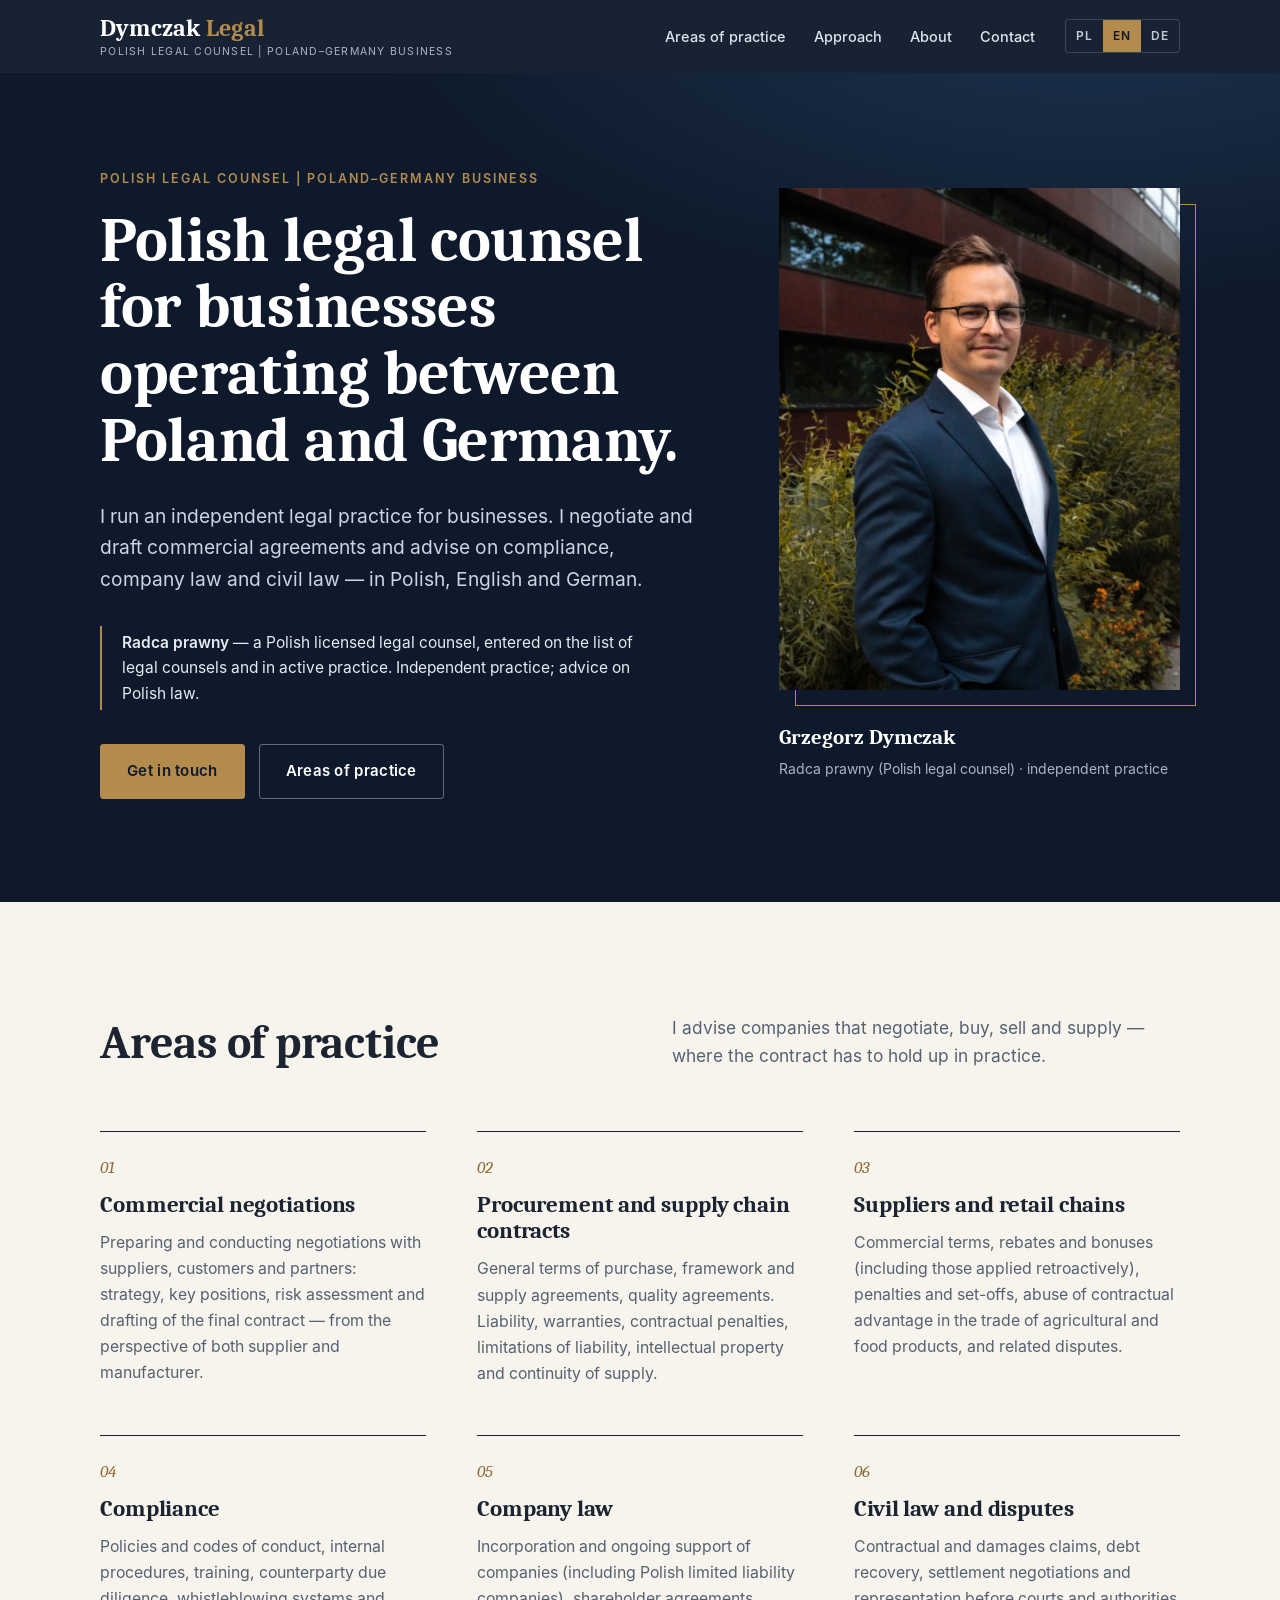
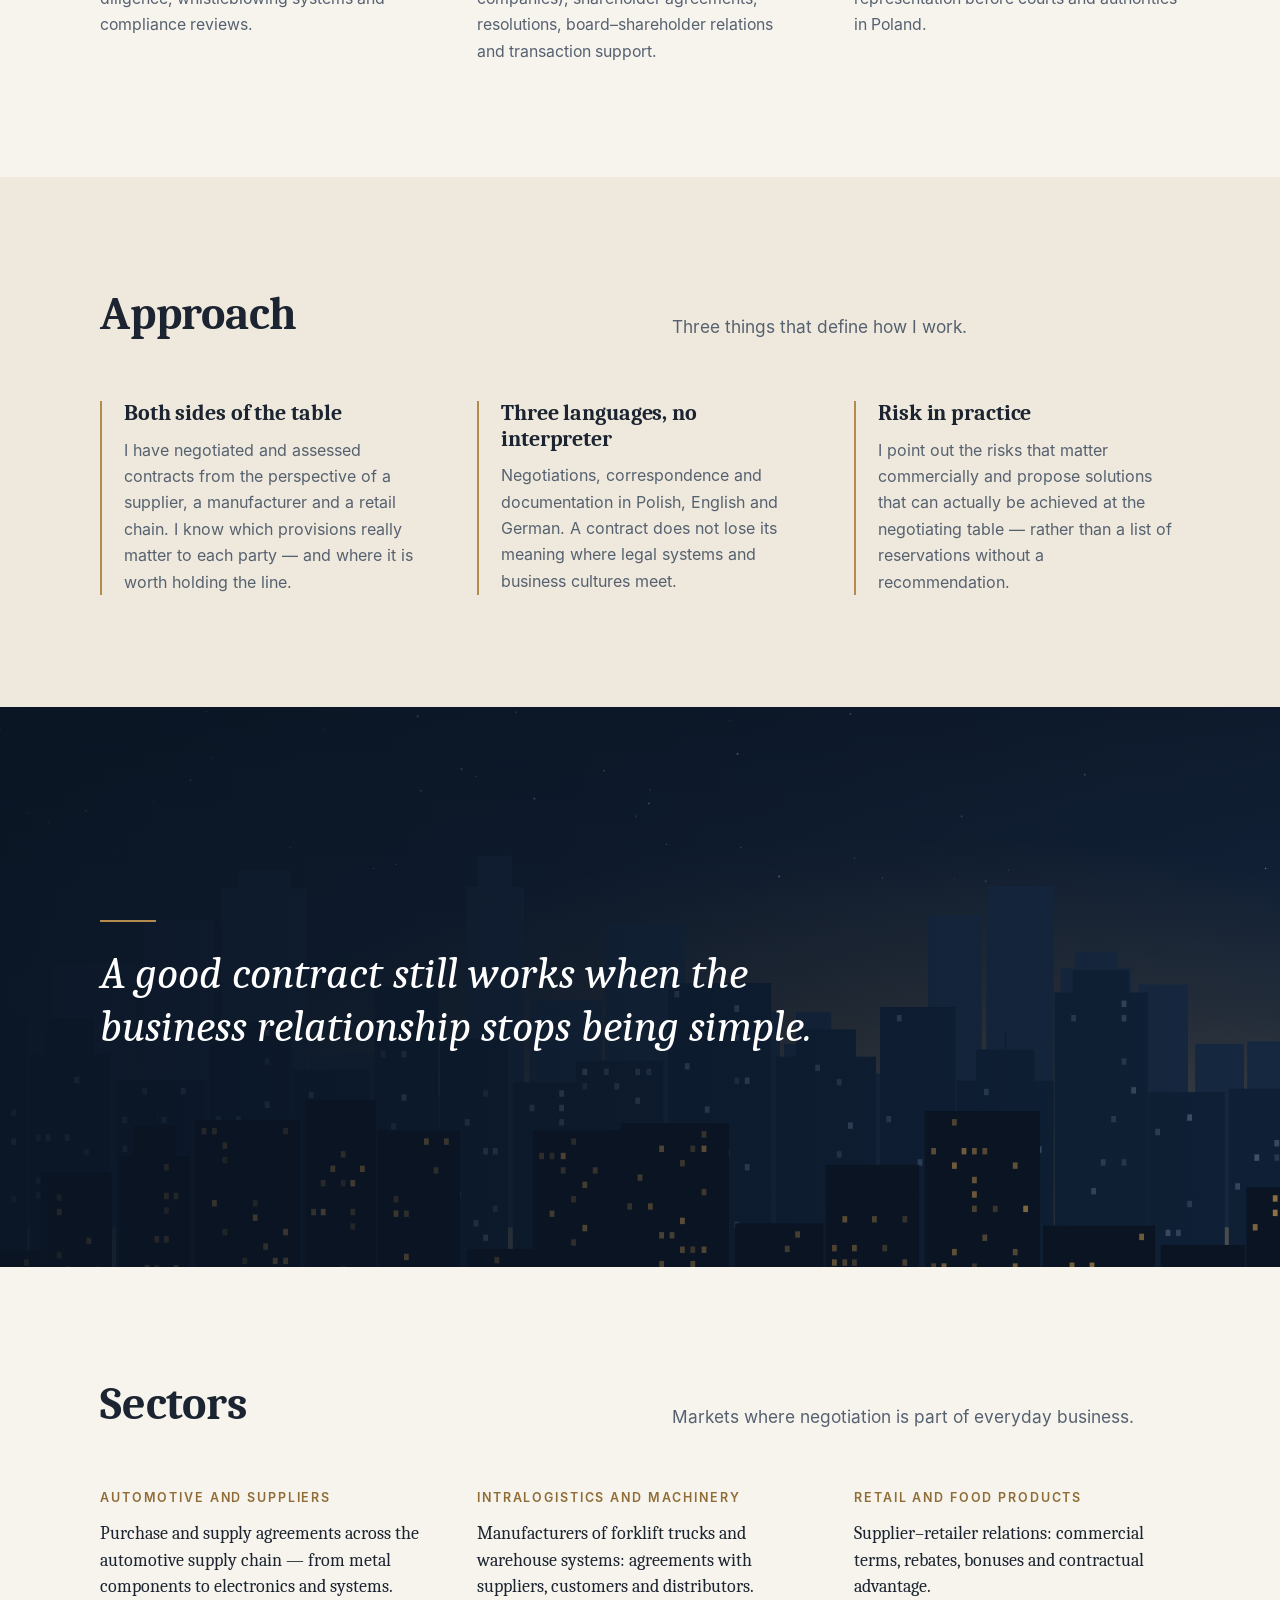
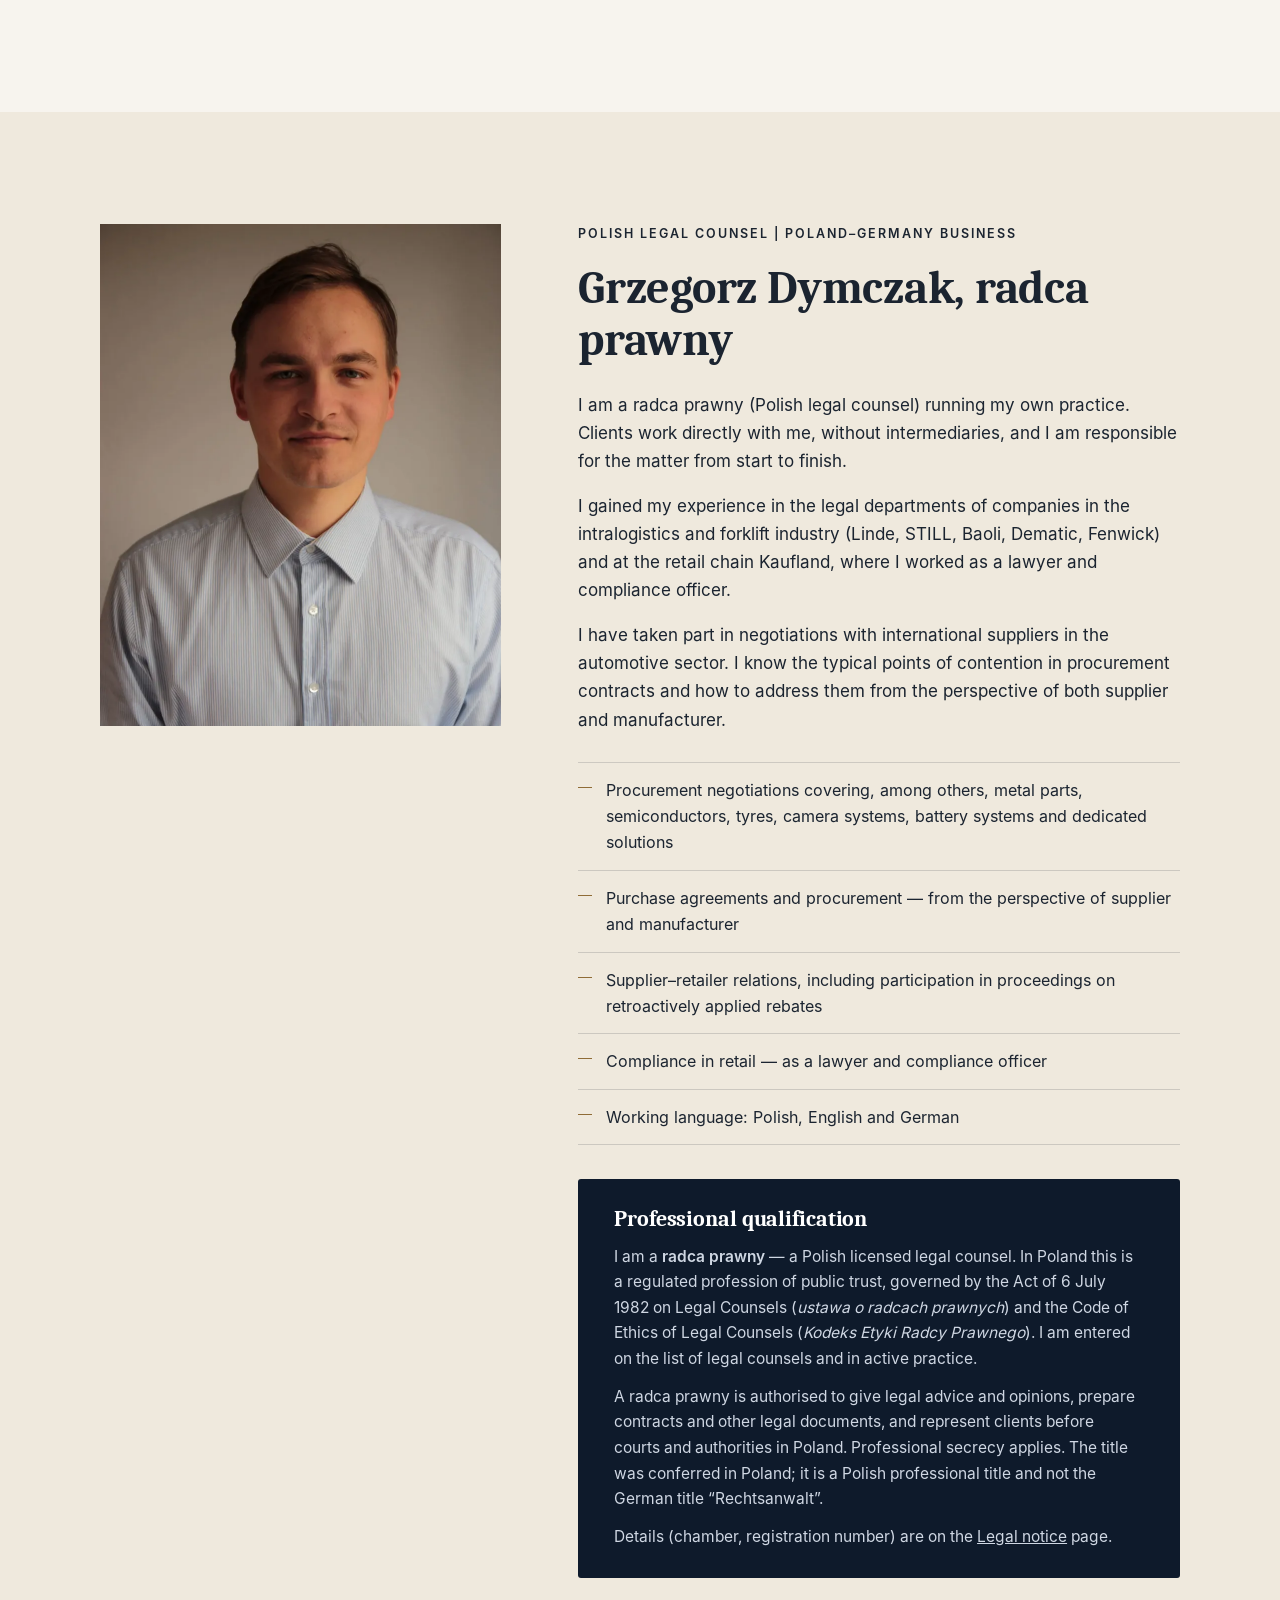
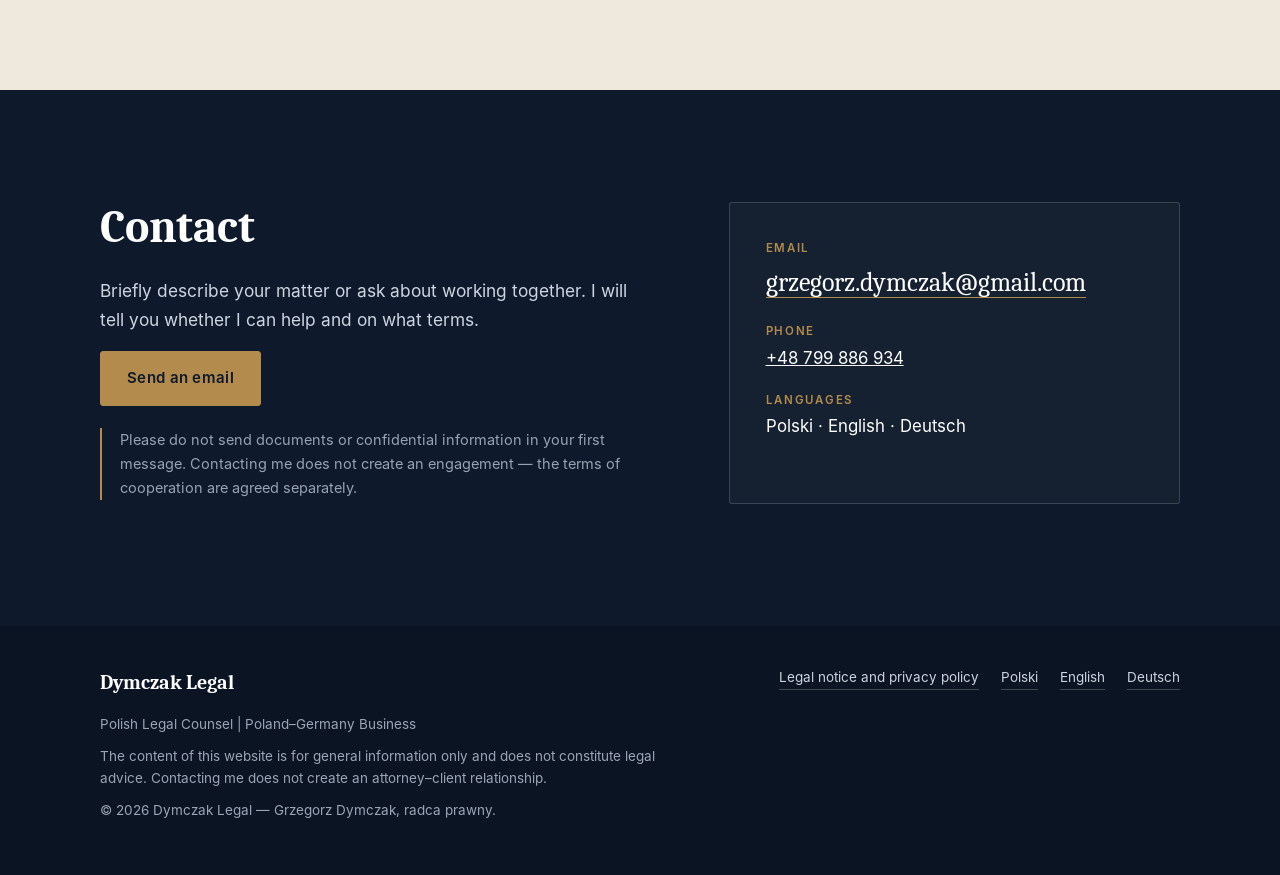
==== index.html @ 297b5762 "Add files via upload" ====
<!doctype html>
<html lang="en">
<head>
<meta charset="utf-8">
<meta name="viewport" content="width=device-width, initial-scale=1">
<title>Dymczak Legal — Polish Legal Counsel | Poland–Germany Business</title>
<meta name="description" content="Dymczak Legal — radca prawny / Polish legal counsel / polnischer Rechtsberater. PL · EN · DE.">
<link rel="canonical" href="https://dymczaklegal.com/">
<link rel="alternate" hreflang="pl" href="https://dymczaklegal.com/pl/">
<link rel="alternate" hreflang="en" href="https://dymczaklegal.com/en/">
<link rel="alternate" hreflang="de" href="https://dymczaklegal.com/de/">
<link rel="alternate" hreflang="x-default" href="https://dymczaklegal.com/">
<meta name="theme-color" content="#0e1a2b">
<link rel="icon" href="favicon.svg" type="image/svg+xml">
<link rel="stylesheet" href="assets/css/style.css">
<style>
 body{background:#0e1a2b;color:#fff;min-height:100vh;display:grid;place-items:center;text-align:center}
 .pick{padding:40px 20px}
 .pick h1{font-size:clamp(2.2rem,6vw,3.6rem);margin-bottom:6px}
 .pick h1 span{color:#b38b4d}
 .pick p{color:#aab5c4;letter-spacing:.12em;text-transform:uppercase;font-size:12.5px;margin-bottom:34px}
 .pick nav{display:flex;gap:14px;justify-content:center;flex-wrap:wrap}
</style>
</head>
<body>
<main class="pick">
 <h1>Dymczak <span>Legal</span></h1>
 <p>Polish Legal Counsel | Poland–Germany Business</p>
 <nav aria-label="Language">
  <a class="btn btn--primary" href="pl/" hreflang="pl" lang="pl">Polski</a>
  <a class="btn btn--ghost" href="en/" hreflang="en" lang="en">English</a>
  <a class="btn btn--ghost" href="de/" hreflang="de" lang="de">Deutsch</a>
 </nav>
</main>
<script>
 (function () {
  var l = ((navigator.languages && navigator.languages[0]) || navigator.language || 'en').toLowerCase();
  var t = l.indexOf('pl') === 0 ? 'pl/' : l.indexOf('de') === 0 ? 'de/' : 'en/';
  location.replace(t);
 })();
</script>
</body>
</html>
---- assets/css/style.css ----
/* Dymczak Legal — style.css
   Fonts are self-hosted (Inter, Caladea) — no external requests. */

@font-face { font-family: "Inter"; font-weight: 400; font-style: normal; font-display: swap; src: url("../fonts/inter-Regular.woff") format("woff"); }
@font-face { font-family: "Inter"; font-weight: 500; font-style: normal; font-display: swap; src: url("../fonts/inter-Medium.woff") format("woff"); }
@font-face { font-family: "Inter"; font-weight: 600; font-style: normal; font-display: swap; src: url("../fonts/inter-SemiBold.woff") format("woff"); }
@font-face { font-family: "Caladea"; font-weight: 400; font-style: normal; font-display: swap; src: url("../fonts/caladea-Regular.woff") format("woff"); }
@font-face { font-family: "Caladea"; font-weight: 700; font-style: normal; font-display: swap; src: url("../fonts/caladea-Bold.woff") format("woff"); }
@font-face { font-family: "Caladea"; font-weight: 400; font-style: italic; font-display: swap; src: url("../fonts/caladea-Italic.woff") format("woff"); }

:root {
  --navy: #0e1a2b;
  --navy-2: #15263c;
  --navy-3: #0a1422;
  --paper: #f7f4ee;
  --paper-2: #efe9dd;
  --ink: #1b2430;
  --muted: #566170;
  --brass: #b38b4d;
  --brass-dark: #8f6c36;
  --line: rgba(27, 36, 48, .16);
  --line-light: rgba(255, 255, 255, .16);
  --serif: "Caladea", Cambria, Georgia, "Times New Roman", serif;
  --sans: "Inter", system-ui, -apple-system, "Segoe UI", Roboto, Arial, sans-serif;
  --wrap: 1160px;
  --gutter: clamp(20px, 4vw, 40px);
}

*, *::before, *::after { box-sizing: border-box; }
html { scroll-behavior: smooth; scroll-padding-top: 84px; -webkit-text-size-adjust: 100%; }
body { margin: 0; font-family: var(--sans); font-size: 17px; line-height: 1.65; color: var(--ink); background: var(--paper); -webkit-font-smoothing: antialiased; }
img { max-width: 100%; height: auto; display: block; }
a { color: inherit; }
h1, h2, h3, h4 { font-family: var(--serif); font-weight: 700; line-height: 1.14; margin: 0 0 .5em; letter-spacing: -.005em; }
p { margin: 0 0 1em; }
ul { margin: 0; padding: 0; list-style: none; }

.wrap { width: 100%; max-width: var(--wrap); margin: 0 auto; padding-left: var(--gutter); padding-right: var(--gutter); }
.skip { position: absolute; left: -9999px; top: 8px; background: #fff; color: var(--navy); padding: 10px 16px; z-index: 100; border-radius: 3px; }
.skip:focus { left: 8px; }
:focus-visible { outline: 2px solid var(--brass); outline-offset: 3px; }
.eyebrow { font-family: var(--sans); font-size: 12.5px; font-weight: 600; letter-spacing: .16em; text-transform: uppercase; color: var(--brass); margin: 0 0 18px; }
.eyebrow--dark { color: var(--brass-dark); }

/* ---------- Header ---------- */
.site-header { position: sticky; top: 0; z-index: 50; background: rgba(14, 26, 43, .96); backdrop-filter: blur(8px); -webkit-backdrop-filter: blur(8px); color: #fff; border-bottom: 1px solid transparent; transition: border-color .2s, box-shadow .2s; }
.site-header.is-scrolled { border-bottom-color: var(--line-light); box-shadow: 0 6px 24px rgba(0, 0, 0, .18); }
.header-inner { display: flex; align-items: center; justify-content: space-between; gap: 24px; min-height: 72px; }
.brand { text-decoration: none; display: flex; flex-direction: column; line-height: 1.1; }
.brand__name { font-family: var(--serif); font-weight: 700; font-size: 24px; letter-spacing: .01em; }
.brand__name span { color: var(--brass); }
.brand__sub { font-size: 10.5px; letter-spacing: .12em; text-transform: uppercase; color: #aab5c4; margin-top: 5px; }
.nav { display: flex; align-items: center; gap: 30px; }
.nav__list { display: flex; gap: 28px; }
.nav__list a { text-decoration: none; font-size: 14.5px; font-weight: 500; color: #dfe5ee; padding: 6px 0; border-bottom: 1px solid transparent; }
.nav__list a:hover { color: #fff; border-bottom-color: var(--brass); }
.lang { display: flex; border: 1px solid var(--line-light); border-radius: 3px; overflow: hidden; }
.lang a { text-decoration: none; font-size: 12px; font-weight: 600; letter-spacing: .08em; padding: 6px 10px; color: #c3cbd8; }
.lang a:hover { color: #fff; background: rgba(255, 255, 255, .08); }
.lang a[aria-current="true"] { background: var(--brass); color: var(--navy); }
.menu-btn { display: none; background: none; border: 1px solid var(--line-light); color: #fff; border-radius: 3px; padding: 8px 12px; font: inherit; font-size: 13px; font-weight: 600; letter-spacing: .06em; cursor: pointer; }

/* ---------- Buttons ---------- */
.btn { display: inline-block; text-decoration: none; font-weight: 600; font-size: 15px; letter-spacing: .02em; padding: 14px 26px; border-radius: 3px; border: 1px solid var(--brass); transition: background .15s, color .15s, border-color .15s; }
.btn--primary { background: var(--brass); color: var(--navy); }
.btn--primary:hover { background: #c79d5c; border-color: #c79d5c; }
.btn--ghost { color: #fff; border-color: rgba(255, 255, 255, .35); }
.btn--ghost:hover { border-color: #fff; background: rgba(255, 255, 255, .06); }

/* ---------- Hero ---------- */
.hero { background: radial-gradient(1200px 520px at 85% -10%, #1d3350 0%, rgba(29, 51, 80, 0) 60%), var(--navy); color: #fff; padding: clamp(48px, 8vw, 96px) 0 clamp(56px, 8vw, 104px); overflow: hidden; }
.hero__grid { display: grid; grid-template-columns: 1.2fr .8fr; gap: clamp(32px, 6vw, 84px); align-items: center; }
.hero h1 { font-size: clamp(2.35rem, 4.9vw, 3.9rem); line-height: 1.07; margin-bottom: 26px; color: #fff; }
.hero__lead { font-size: clamp(1.05rem, 1.5vw, 1.22rem); color: #ccd5e1; max-width: 36em; }
.hero__cred { margin: 30px 0 34px; padding: 4px 0 4px 20px; border-left: 2px solid var(--brass); color: #e6ebf2; font-size: 15.5px; max-width: 36em; }
.hero__cta { display: flex; flex-wrap: wrap; gap: 14px; }
.portrait { position: relative; margin: 0; justify-self: end; width: 100%; max-width: 420px; }
.portrait__img { position: relative; }
.portrait__img::before { content: ""; position: absolute; inset: 0; border: 1px solid var(--brass); transform: translate(16px, 16px); z-index: 0; }
.portrait img { position: relative; z-index: 1; width: 100%; aspect-ratio: 4 / 5; object-fit: cover; object-position: 50% 18%; background: var(--navy-2); }
.portrait figcaption { position: relative; z-index: 1; margin-top: 30px; font-size: 14px; color: #aab5c4; }
.portrait figcaption strong { display: block; font-family: var(--serif); font-size: 21px; color: #fff; font-weight: 700; margin-bottom: 2px; }

/* ---------- Sections ---------- */
.section { padding: clamp(60px, 9vw, 112px) 0; }
.section--alt { background: var(--paper-2); }
.section__head { display: grid; grid-template-columns: 1fr 1fr; gap: clamp(20px, 5vw, 80px); align-items: end; margin-bottom: clamp(36px, 5vw, 60px); }
.section__head h2 { font-size: clamp(2rem, 3.6vw, 2.9rem); margin: 0; }
.section__head p { color: var(--muted); font-size: 1.08rem; margin: 0; }

.services { display: grid; grid-template-columns: repeat(3, 1fr); gap: 48px clamp(28px, 4vw, 56px); }
.service { border-top: 1px solid var(--ink); padding-top: 22px; }
.service__n { font-family: var(--serif); font-style: italic; color: var(--brass-dark); font-size: 17px; display: block; margin-bottom: 10px; }
.service h3 { font-size: 1.45rem; margin-bottom: 12px; }
.service p { color: var(--muted); font-size: 15.8px; margin: 0; }

.pillars { display: grid; grid-template-columns: repeat(3, 1fr); gap: clamp(24px, 4vw, 56px); }
.pillar { padding-left: 22px; border-left: 2px solid var(--brass); }
.pillar h3 { font-size: 1.4rem; margin-bottom: 10px; }
.pillar p { color: var(--muted); margin: 0; font-size: 16px; }

/* ---------- Photo band ---------- */
.band { position: relative; min-height: clamp(380px, 52vw, 560px); display: grid; align-items: center; color: #fff; overflow: hidden; background: var(--navy); }
.band__img { position: absolute; inset: 0; width: 100%; height: 100%; object-fit: cover; object-position: 50% 55%; }
.band::after { content: ""; position: absolute; inset: 0; background: linear-gradient(90deg, rgba(10, 20, 34, .78) 0%, rgba(10, 20, 34, .5) 45%, rgba(10, 20, 34, 0) 100%); }
.band .wrap { position: relative; z-index: 2; padding-top: 56px; padding-bottom: 56px; }
.band blockquote { margin: 0; max-width: 17em; font-family: var(--serif); font-style: italic; font-size: clamp(1.7rem, 3.4vw, 2.75rem); line-height: 1.22; }
.band blockquote::before { content: ""; display: block; width: 56px; height: 2px; background: var(--brass); margin-bottom: 26px; }

/* ---------- Industries ---------- */
.industries { display: grid; grid-template-columns: repeat(3, 1fr); gap: clamp(24px, 4vw, 56px); }
.industry h3 { font-family: var(--sans); font-size: 12.5px; letter-spacing: .15em; text-transform: uppercase; color: var(--brass-dark); margin-bottom: 14px; font-weight: 600; }
.industry p { font-size: 1.12rem; line-height: 1.5; color: var(--ink); margin: 0; font-family: var(--serif); }

/* ---------- About ---------- */
.about { display: grid; grid-template-columns: .8fr 1.2fr; gap: clamp(32px, 6vw, 88px); align-items: start; }
.about__photo { position: sticky; top: 100px; margin: 0; }
.about__photo img { width: 100%; aspect-ratio: 4 / 5; object-fit: cover; object-position: 50% 20%; }
.about h2 { font-size: clamp(2rem, 3.6vw, 2.9rem); }
.about p { color: var(--ink); }
.highlights { margin: 28px 0; border-top: 1px solid var(--line); }
.highlights li { padding: 14px 0 14px 28px; border-bottom: 1px solid var(--line); position: relative; font-size: 16px; }
.highlights li::before { content: ""; position: absolute; left: 0; top: 24px; width: 14px; height: 1px; background: var(--brass-dark); }
.quals { background: var(--navy); color: #e6ebf2; padding: 28px clamp(22px, 3vw, 36px); border-radius: 3px; margin-top: 34px; }
.quals h3 { font-size: 1.35rem; color: #fff; margin-bottom: 12px; }
.quals p { color: #cfd7e3; font-size: 15.5px; margin-bottom: .8em; }
.quals p:last-child { margin-bottom: 0; }

/* ---------- Contact ---------- */
.contact { background: var(--navy); color: #fff; }
.contact__grid { display: grid; grid-template-columns: 1.1fr .9fr; gap: clamp(32px, 6vw, 88px); align-items: start; }
.contact h2 { font-size: clamp(2rem, 3.6vw, 2.9rem); color: #fff; }
.contact__text { color: #ccd5e1; font-size: 1.08rem; }
.contact__note { color: #97a3b3; font-size: 14.5px; margin-top: 22px; padding-left: 18px; border-left: 2px solid var(--brass); }
.card { border: 1px solid var(--line-light); padding: clamp(24px, 3vw, 36px); background: rgba(255, 255, 255, .03); border-radius: 3px; }
.card dl { margin: 0 0 26px; }
.card dt { font-size: 11.5px; letter-spacing: .15em; text-transform: uppercase; color: var(--brass); font-weight: 600; margin-top: 18px; }
.card dt:first-child { margin-top: 0; }
.card dd { margin: 4px 0 0; font-size: 1.05rem; color: #fff; }
.card a.mail { font-family: var(--serif); font-size: clamp(1.25rem, 2.2vw, 1.6rem); text-decoration: none; border-bottom: 1px solid var(--brass); word-break: break-all; }
.card a.mail:hover { color: var(--brass); }

/* ---------- Footer ---------- */
.site-footer { background: var(--navy-3); color: #9aa6b6; font-size: 13.5px; padding: 40px 0 44px; }
.footer-grid { display: grid; grid-template-columns: 1.3fr 1fr; gap: 32px 60px; }
.footer-brand { font-family: var(--serif); font-size: 20px; font-weight: 700; color: #fff; margin: 0 0 8px; }
.site-footer p { margin: 0 0 .7em; max-width: 46em; }
.footer-links { display: flex; flex-wrap: wrap; gap: 8px 22px; align-content: start; justify-content: flex-end; }
.footer-links a { color: #cbd3de; text-decoration: none; border-bottom: 1px solid rgba(255, 255, 255, .22); }
.footer-links a:hover { color: #fff; border-bottom-color: var(--brass); }

/* ---------- Legal pages ---------- */
.page-head { background: var(--navy); color: #fff; padding: clamp(40px, 6vw, 72px) 0; }
.page-head h1 { font-size: clamp(2rem, 4vw, 3rem); margin: 0; color: #fff; }
.legal { padding: clamp(40px, 6vw, 72px) 0 clamp(60px, 8vw, 100px); }
.legal .wrap { max-width: 820px; }
.legal h2 { font-size: 1.6rem; margin-top: 2.2em; padding-top: 1.2em; border-top: 1px solid var(--line); }
.legal h2:first-of-type { margin-top: 0; border-top: 0; padding-top: 0; }
.legal h3 { font-size: 1.15rem; margin-top: 1.6em; }
.legal ul { list-style: disc; padding-left: 1.3em; margin-bottom: 1em; }
.legal li { margin-bottom: .35em; }
.legal dl { display: grid; grid-template-columns: 220px 1fr; gap: 8px 24px; margin: 0 0 1em; }
.legal dt { font-weight: 600; color: var(--muted); font-size: 15px; }
.legal dd { margin: 0; }
.legal a { color: var(--brass-dark); }
mark.todo { background: #ffe9a8; color: #5b4300; padding: 0 5px; border-radius: 2px; }

/* ---------- Responsive ---------- */
@media (max-width: 960px) {
  .hero__grid, .about, .contact__grid, .section__head, .footer-grid { grid-template-columns: 1fr; }
  .portrait { justify-self: start; max-width: 360px; }
  .about__photo { position: static; max-width: 380px; }
  .services, .pillars, .industries { grid-template-columns: 1fr 1fr; }
  .footer-links { justify-content: flex-start; }
  .section__head { align-items: start; }
}
@media (max-width: 860px) {
  .menu-btn { display: inline-block; }
  .nav { position: absolute; left: 0; right: 0; top: 100%; background: var(--navy); flex-direction: column; align-items: stretch; gap: 0; padding: 8px var(--gutter) 22px; border-top: 1px solid var(--line-light); display: none; box-shadow: 0 18px 30px rgba(0, 0, 0, .3); }
  .nav.is-open { display: flex; }
  .nav__list { flex-direction: column; gap: 0; }
  .nav__list a { display: block; padding: 14px 0; border-bottom: 1px solid var(--line-light); font-size: 16px; }
  .lang { align-self: flex-start; margin-top: 18px; }
  .lang a { padding: 9px 14px; }
}
@media (max-width: 620px) {
  body { font-size: 16.5px; }
  .services, .pillars, .industries { grid-template-columns: 1fr; }
  .legal dl { grid-template-columns: 1fr; gap: 2px; }
  .legal dt { margin-top: 12px; }
  .portrait__img::before { transform: translate(10px, 10px); }
  .brand__sub { font-size: 9.5px; letter-spacing: .09em; }
}
@media (prefers-reduced-motion: reduce) { html { scroll-behavior: auto; } * { transition: none !important; } }
@media print { .site-header, .band, .menu-btn { display: none; } body { background: #fff; } }
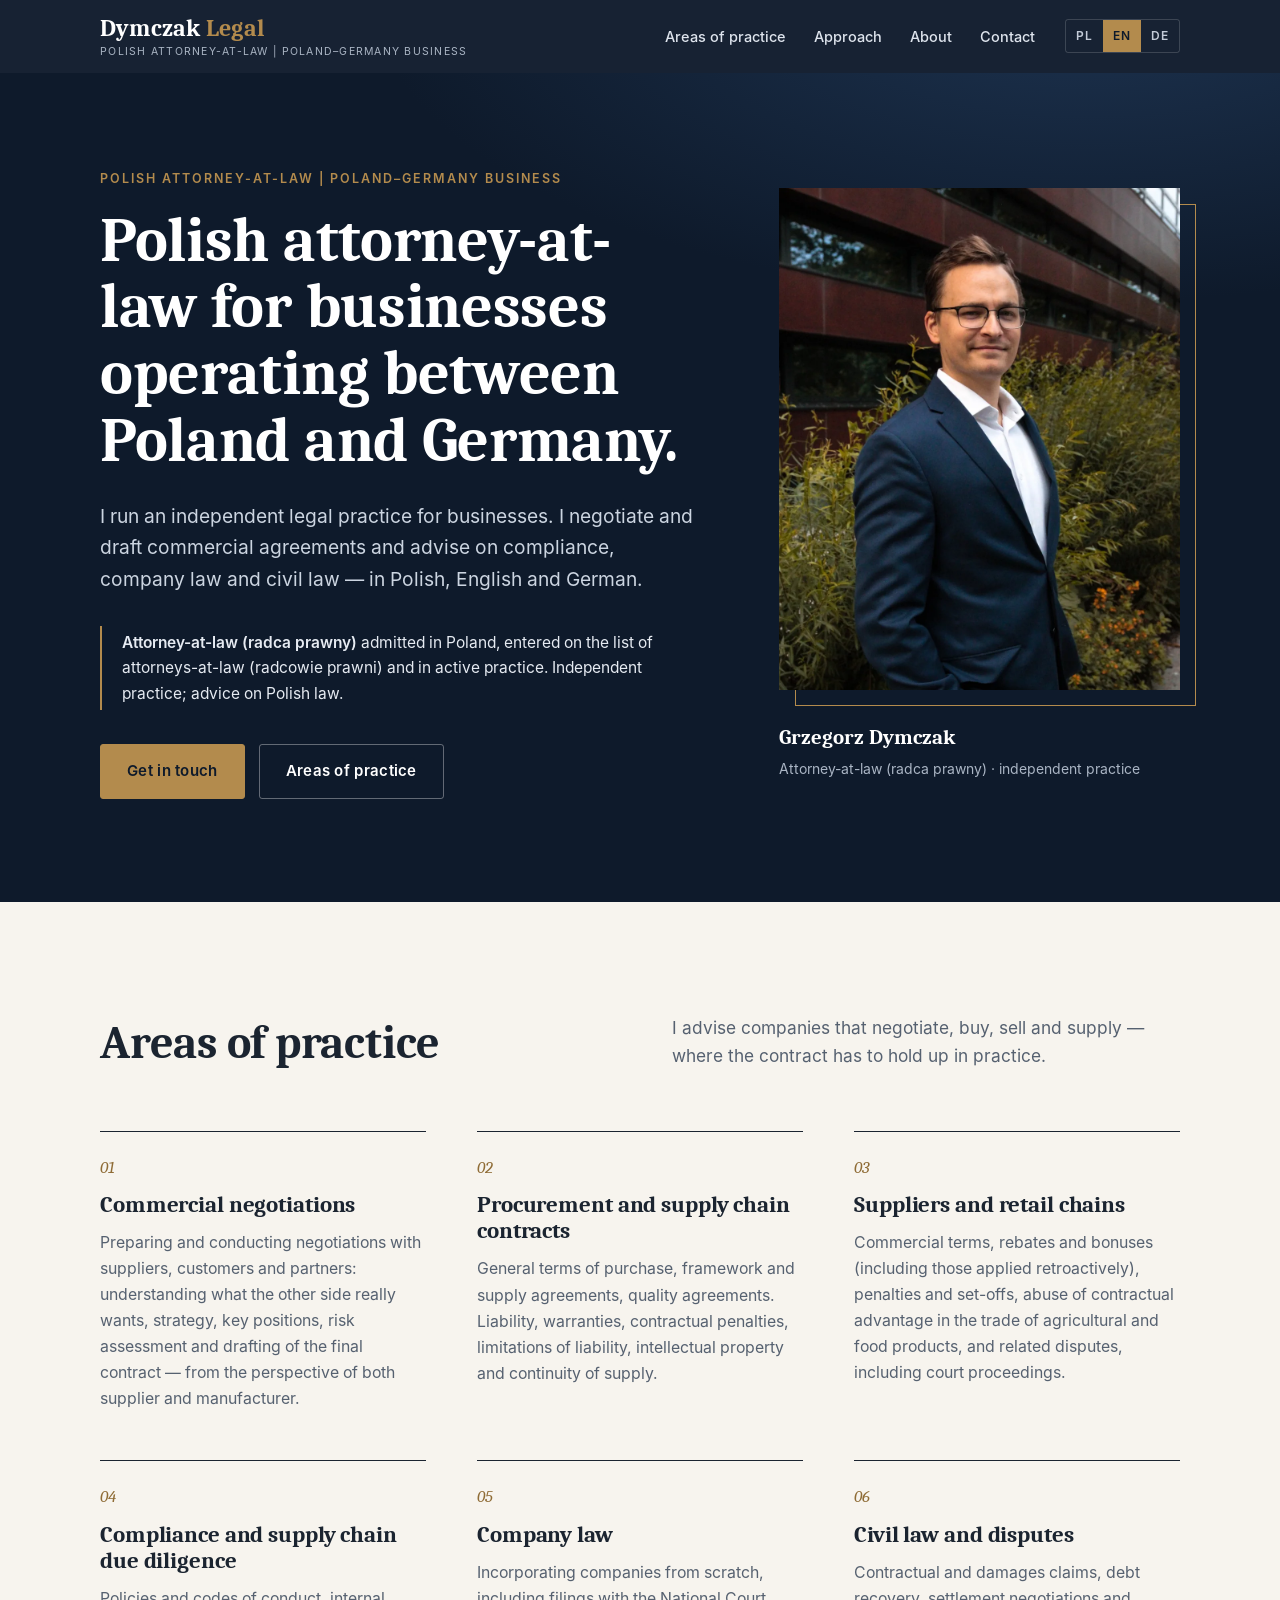
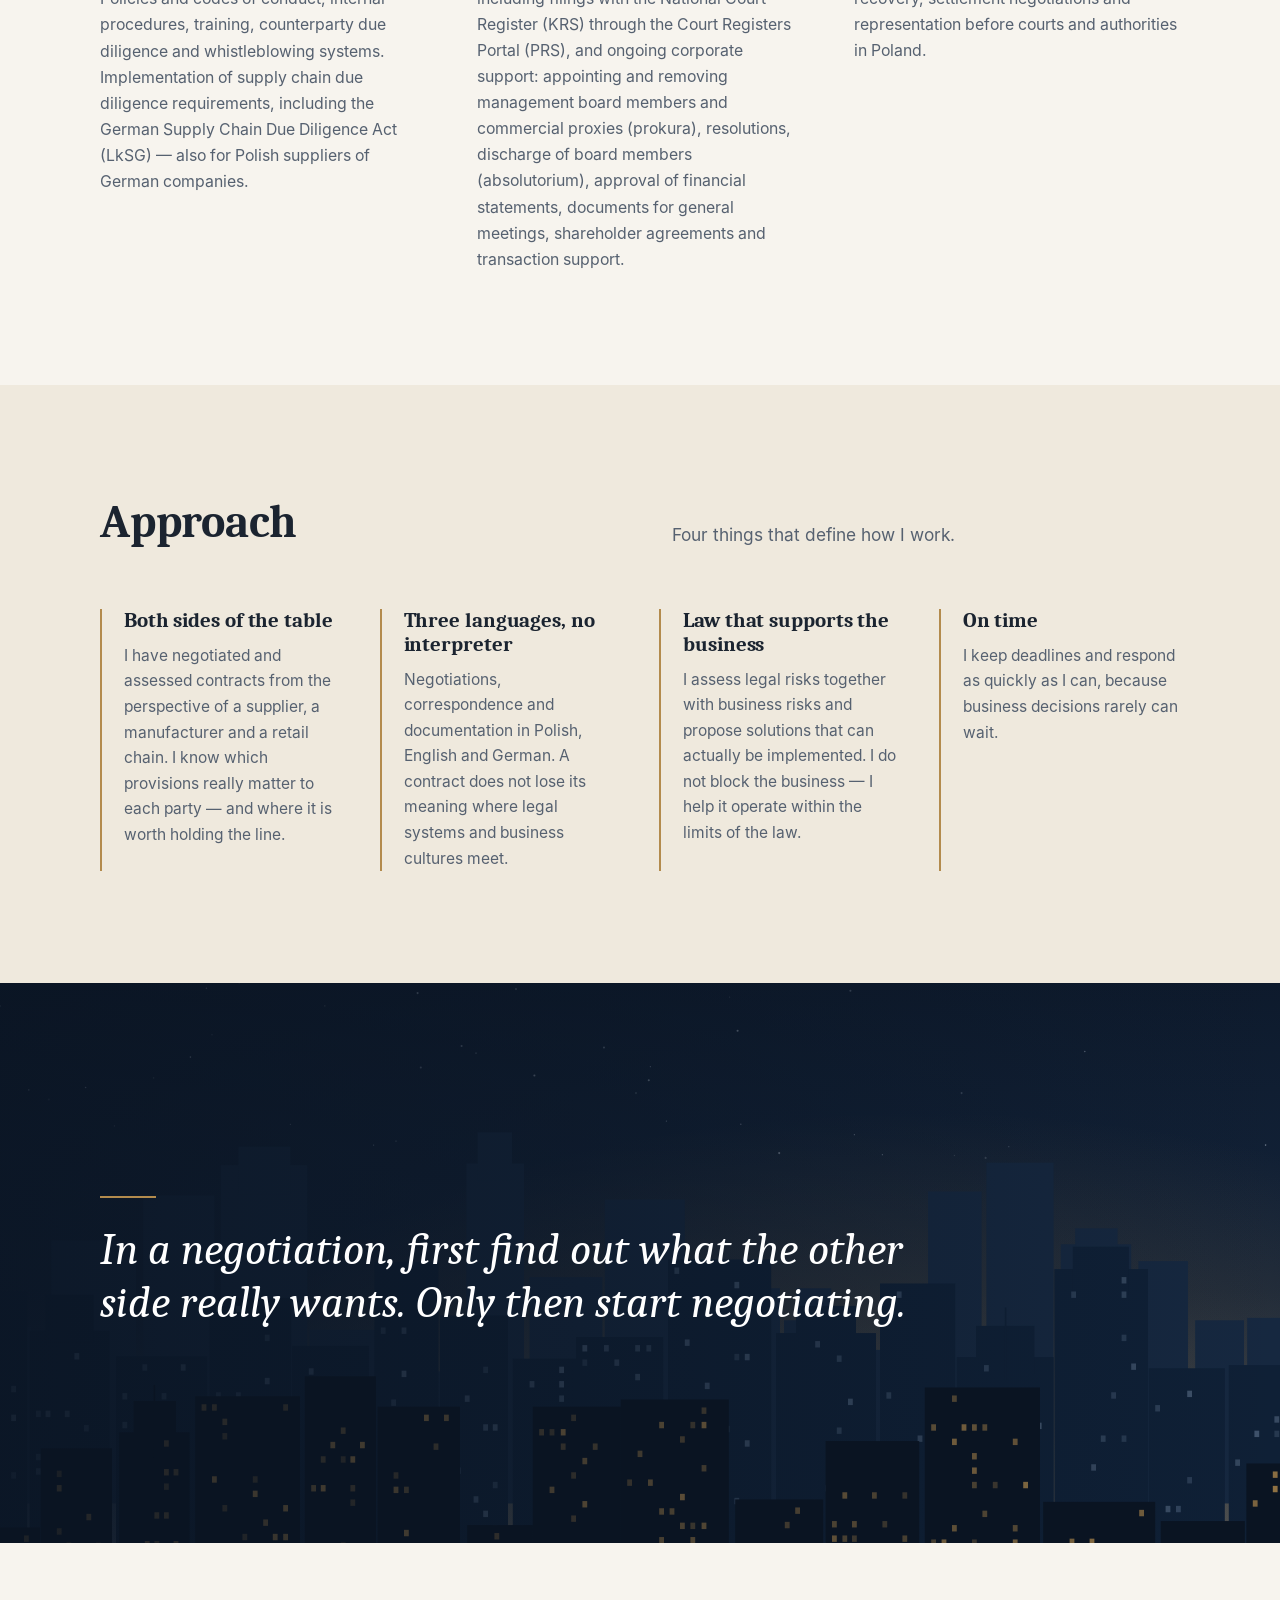
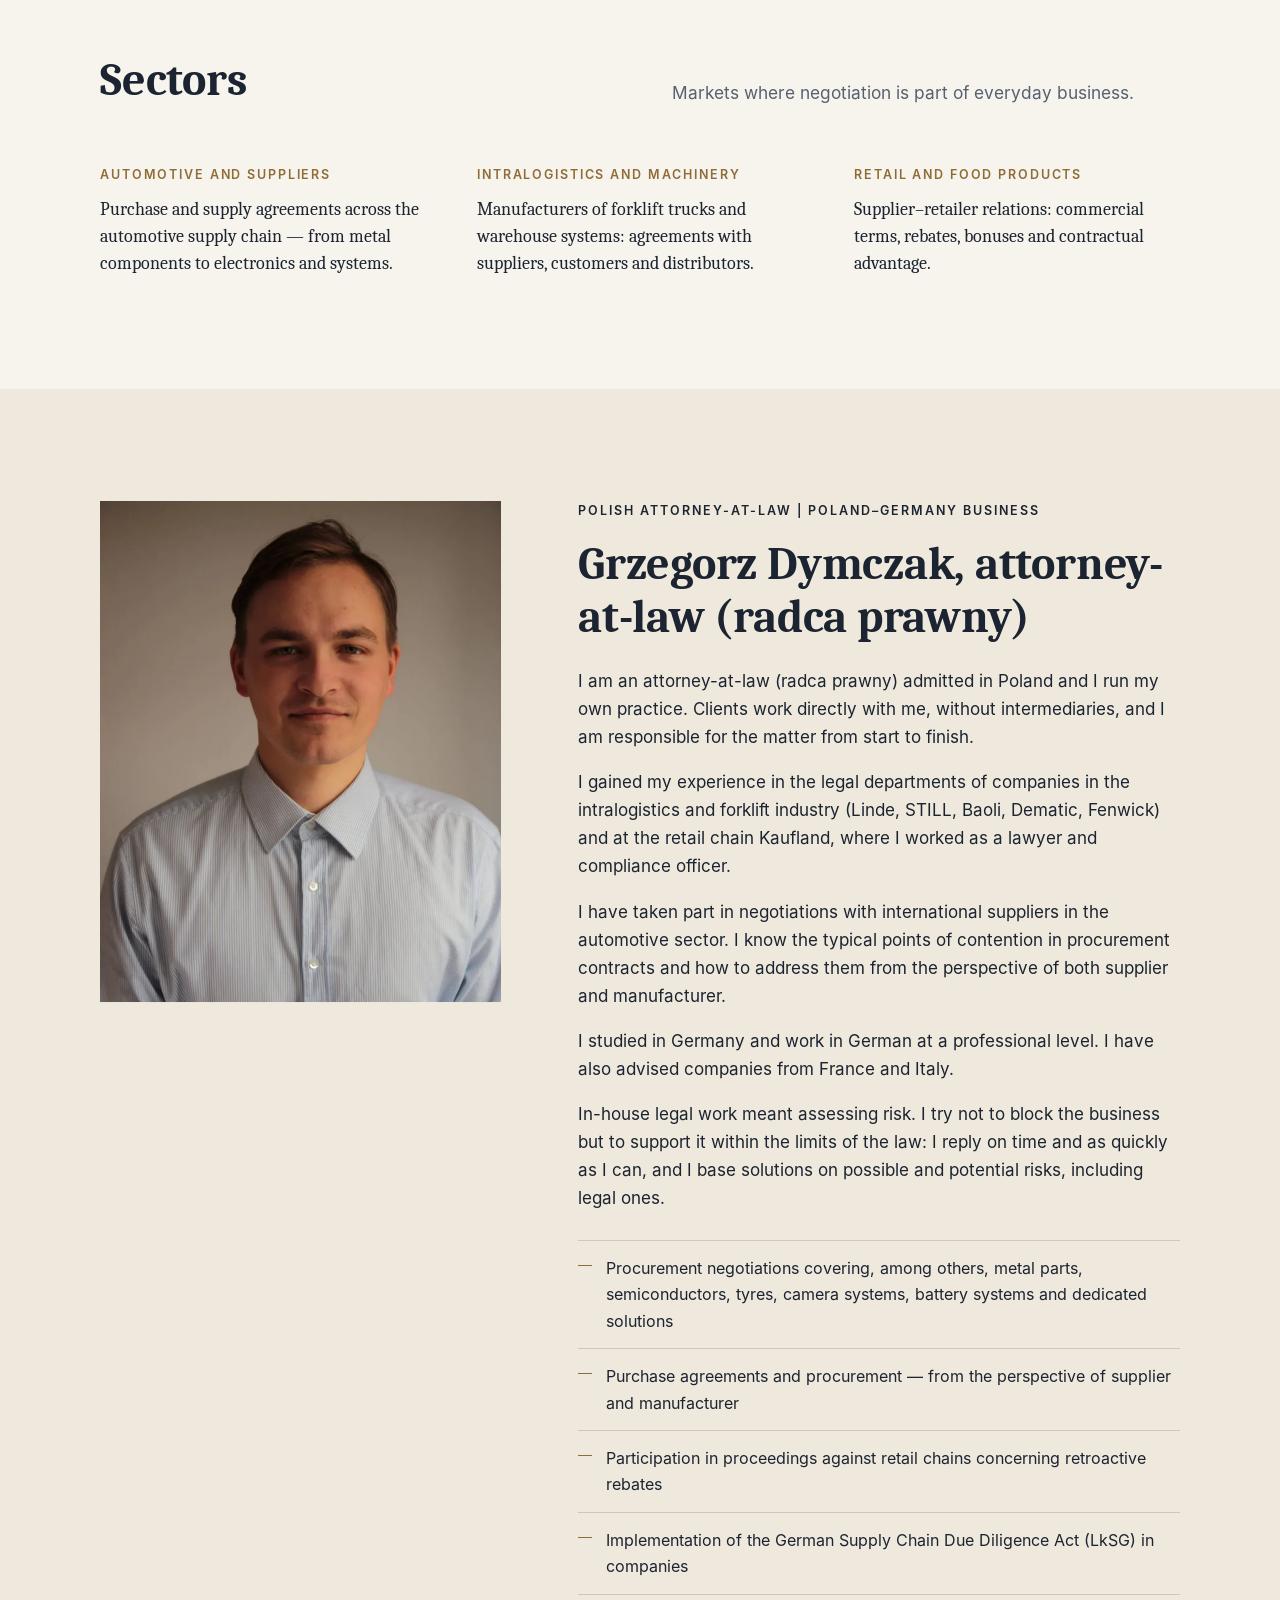
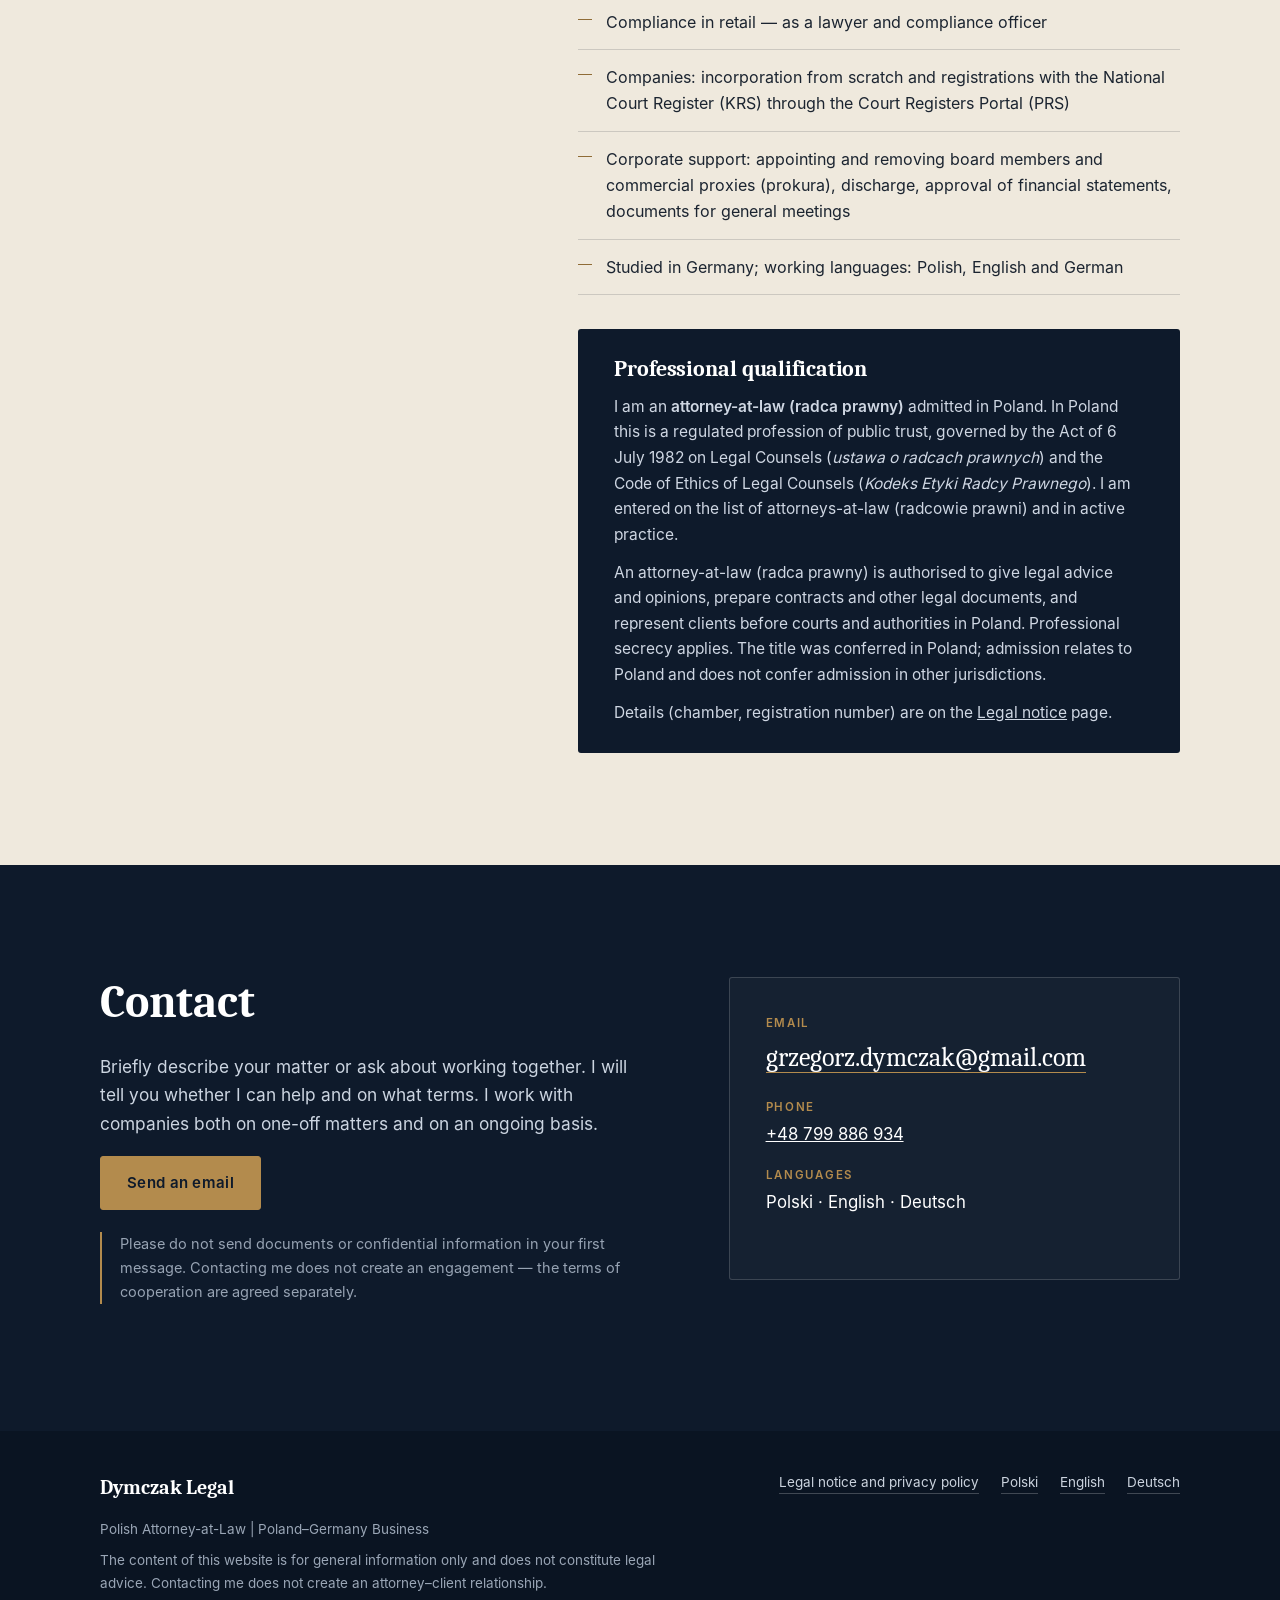
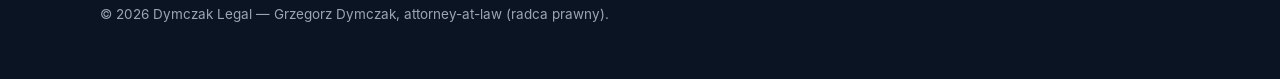
==== commit 1d4efa9e: "Add files via upload" ====
--- a/index.html
+++ b/index.html
@@ -3,41 +3,138 @@
 <head>
 <meta charset="utf-8">
 <meta name="viewport" content="width=device-width, initial-scale=1">
-<title>Dymczak Legal — Polish Legal Counsel | Poland–Germany Business</title>
-<meta name="description" content="Dymczak Legal — radca prawny / Polish legal counsel / polnischer Rechtsberater. PL · EN · DE.">
-<link rel="canonical" href="https://dymczaklegal.com/">
+<title>Dymczak Legal — Attorney-at-Law (radca prawny) | Poland–Germany Business</title>
+<meta name="description" content="Grzegorz Dymczak, attorney-at-law (radca prawny) admitted in Poland, in independent practice. Business negotiations, procurement and supply agreements, compliance, company law and civil law. Services in Polish, English and German.">
+<link rel="canonical" href="https://dymczaklegal.com/en/">
 <link rel="alternate" hreflang="pl" href="https://dymczaklegal.com/pl/">
 <link rel="alternate" hreflang="en" href="https://dymczaklegal.com/en/">
 <link rel="alternate" hreflang="de" href="https://dymczaklegal.com/de/">
 <link rel="alternate" hreflang="x-default" href="https://dymczaklegal.com/">
 <meta name="theme-color" content="#0e1a2b">
-<link rel="icon" href="favicon.svg" type="image/svg+xml">
-<link rel="stylesheet" href="assets/css/style.css">
-<style>
- body{background:#0e1a2b;color:#fff;min-height:100vh;display:grid;place-items:center;text-align:center}
- .pick{padding:40px 20px}
- .pick h1{font-size:clamp(2.2rem,6vw,3.6rem);margin-bottom:6px}
- .pick h1 span{color:#b38b4d}
- .pick p{color:#aab5c4;letter-spacing:.12em;text-transform:uppercase;font-size:12.5px;margin-bottom:34px}
- .pick nav{display:flex;gap:14px;justify-content:center;flex-wrap:wrap}
-</style>
+<meta property="og:type" content="website">
+<meta property="og:site_name" content="Dymczak Legal">
+<meta property="og:title" content="Dymczak Legal — Attorney-at-Law (radca prawny) | Poland–Germany Business">
+<meta property="og:description" content="Grzegorz Dymczak, attorney-at-law (radca prawny) admitted in Poland, in independent practice. Business negotiations, procurement and supply agreements, compliance, company law and civil law. Services in Polish, English and German.">
+<meta property="og:url" content="https://dymczaklegal.com/en/">
+<meta property="og:locale" content="en_GB">
+<meta property="og:image" content="https://dymczaklegal.com/assets/img/og.jpg">
+<meta name="twitter:card" content="summary_large_image">
+<link rel="icon" href="/favicon.ico" sizes="48x48">
+<link rel="icon" href="/favicon.svg" type="image/svg+xml">
+<link rel="icon" href="/assets/img/icon-192.png" type="image/png" sizes="192x192">
+<link rel="apple-touch-icon" href="/assets/img/apple-touch-icon.png">
+<link rel="stylesheet" href="../assets/css/style.css">
+<script type="application/ld+json">{"@context": "https://schema.org", "@type": "ProfessionalService", "name": "Dymczak Legal", "url": "https://dymczaklegal.com/en/", "description": "Grzegorz Dymczak, attorney-at-law (radca prawny) admitted in Poland, in independent practice. Business negotiations, procurement and supply agreements, compliance, company law and civil law. Services in Polish, English and German.", "knowsLanguage": ["pl", "en", "de"], "areaServed": ["PL", "DE"], "founder": {"@type": "Person", "name": "Grzegorz Dymczak", "jobTitle": "Attorney-at-law (radca prawny)", "knowsLanguage": ["pl", "en", "de"]}, "image": "https://dymczaklegal.com/assets/img/og.jpg"}</script>
 </head>
 <body>
-<main class="pick">
- <h1>Dymczak <span>Legal</span></h1>
- <p>Polish Legal Counsel | Poland–Germany Business</p>
- <nav aria-label="Language">
-  <a class="btn btn--primary" href="pl/" hreflang="pl" lang="pl">Polski</a>
-  <a class="btn btn--ghost" href="en/" hreflang="en" lang="en">English</a>
-  <a class="btn btn--ghost" href="de/" hreflang="de" lang="de">Deutsch</a>
- </nav>
+<a class="skip" href="#main">Skip to content</a>
+<header class="site-header">
+ <div class="wrap header-inner">
+  <a class="brand" href="./" aria-label="Dymczak Legal">
+   <span class="brand__name">Dymczak <span>Legal</span></span>
+   <span class="brand__sub">Polish Attorney-at-Law | Poland–Germany Business</span>
+  </a>
+  <button class="menu-btn" type="button" aria-expanded="false" aria-controls="site-nav">Menu</button>
+  <nav class="nav" id="site-nav" aria-label="Menu">
+   <ul class="nav__list"><li><a href="#services">Areas of practice</a></li><li><a href="#approach">Approach</a></li><li><a href="#about">About</a></li><li><a href="#contact">Contact</a></li></ul>
+   <div class="lang" role="group" aria-label="Language"><a href="../pl/" hreflang="pl" lang="pl">PL</a><a href="../en/" hreflang="en" lang="en" aria-current="true">EN</a><a href="../de/" hreflang="de" lang="de">DE</a></div>
+  </nav>
+ </div>
+</header>
+<main id="main">
+
+<section class="hero">
+ <div class="wrap hero__grid">
+  <div>
+   <p class="eyebrow">Polish Attorney-at-Law | Poland–Germany Business</p>
+   <h1>Polish attorney-at-law for businesses operating between Poland and Germany.</h1>
+   <p class="hero__lead">I run an independent legal practice for businesses. I negotiate and draft commercial agreements and advise on compliance, company law and civil law — in Polish, English and German.</p>
+   <p class="hero__cred"><strong>Attorney-at-law (radca prawny)</strong> admitted in Poland, entered on the list of attorneys-at-law (radcowie prawni) and in active practice. Independent practice; advice on Polish law.</p>
+   <div class="hero__cta">
+    <a class="btn btn--primary" href="#contact">Get in touch</a>
+    <a class="btn btn--ghost" href="#services">Areas of practice</a>
+   </div>
+  </div>
+  <figure class="portrait">
+   <div class="portrait__img"><img src="../assets/img/portrait-suit.webp" width="1000" height="1500" alt="Grzegorz Dymczak, attorney-at-law, in a navy suit" fetchpriority="high"></div>
+   <figcaption><strong>Grzegorz Dymczak</strong>Attorney-at-law (radca prawny) · independent practice</figcaption>
+  </figure>
+ </div>
+</section>
+
+<section class="section" id="services">
+ <div class="wrap">
+  <div class="section__head"><h2>Areas of practice</h2><p>I advise companies that negotiate, buy, sell and supply — where the contract has to hold up in practice.</p></div>
+  <div class="services"><article class="service"><span class="service__n">01</span><h3>Commercial negotiations</h3><p>Preparing and conducting negotiations with suppliers, customers and partners: understanding what the other side really wants, strategy, key positions, risk assessment and drafting of the final contract — from the perspective of both supplier and manufacturer.</p></article><article class="service"><span class="service__n">02</span><h3>Procurement and supply chain contracts</h3><p>General terms of purchase, framework and supply agreements, quality agreements. Liability, warranties, contractual penalties, limitations of liability, intellectual property and continuity of supply.</p></article><article class="service"><span class="service__n">03</span><h3>Suppliers and retail chains</h3><p>Commercial terms, rebates and bonuses (including those applied retroactively), penalties and set-offs, abuse of contractual advantage in the trade of agricultural and food products, and related disputes, including court proceedings.</p></article><article class="service"><span class="service__n">04</span><h3>Compliance and supply chain due diligence</h3><p>Policies and codes of conduct, internal procedures, training, counterparty due diligence and whistleblowing systems. Implementation of supply chain due diligence requirements, including the German Supply Chain Due Diligence Act (LkSG) — also for Polish suppliers of German companies.</p></article><article class="service"><span class="service__n">05</span><h3>Company law</h3><p>Incorporating companies from scratch, including filings with the National Court Register (KRS) through the Court Registers Portal (PRS), and ongoing corporate support: appointing and removing management board members and commercial proxies (prokura), resolutions, discharge of board members (absolutorium), approval of financial statements, documents for general meetings, shareholder agreements and transaction support.</p></article><article class="service"><span class="service__n">06</span><h3>Civil law and disputes</h3><p>Contractual and damages claims, debt recovery, settlement negotiations and representation before courts and authorities in Poland.</p></article></div>
+ </div>
+</section>
+
+<section class="section section--alt" id="approach">
+ <div class="wrap">
+  <div class="section__head"><h2>Approach</h2><p>Four things that define how I work.</p></div>
+  <div class="pillars"><div class="pillar"><h3>Both sides of the table</h3><p>I have negotiated and assessed contracts from the perspective of a supplier, a manufacturer and a retail chain. I know which provisions really matter to each party — and where it is worth holding the line.</p></div><div class="pillar"><h3>Three languages, no interpreter</h3><p>Negotiations, correspondence and documentation in Polish, English and German. A contract does not lose its meaning where legal systems and business cultures meet.</p></div><div class="pillar"><h3>Law that supports the business</h3><p>I assess legal risks together with business risks and propose solutions that can actually be implemented. I do not block the business — I help it operate within the limits of the law.</p></div><div class="pillar"><h3>On time</h3><p>I keep deadlines and respond as quickly as I can, because business decisions rarely can wait.</p></div></div>
+ </div>
+</section>
+
+<section class="band" aria-label="In a negotiation, first find out what the other side really wants. Only then start negotiating.">
+ <img class="band__img" src="../assets/img/skyline.svg" width="1600" height="900" alt="Stylised illustration of a city skyline at dusk" loading="lazy">
+ <div class="wrap"><blockquote>In a negotiation, first find out what the other side really wants. Only then start negotiating.</blockquote></div>
+</section>
+
+<section class="section">
+ <div class="wrap">
+  <div class="section__head"><h2>Sectors</h2><p>Markets where negotiation is part of everyday business.</p></div>
+  <div class="industries"><div class="industry"><h3>Automotive and suppliers</h3><p>Purchase and supply agreements across the automotive supply chain — from metal components to electronics and systems.</p></div><div class="industry"><h3>Intralogistics and machinery</h3><p>Manufacturers of forklift trucks and warehouse systems: agreements with suppliers, customers and distributors.</p></div><div class="industry"><h3>Retail and food products</h3><p>Supplier–retailer relations: commercial terms, rebates, bonuses and contractual advantage.</p></div></div>
+ </div>
+</section>
+
+<section class="section section--alt" id="about">
+ <div class="wrap about">
+  <figure class="about__photo"><img src="../assets/img/portrait-shirt.webp" width="800" height="1200" alt="Grzegorz Dymczak — portrait" loading="lazy"></figure>
+  <div>
+   <p class="eyebrow eyebrow--dark">Polish Attorney-at-Law | Poland–Germany Business</p>
+   <h2>Grzegorz Dymczak, attorney-at-law (radca prawny)</h2>
+   <p>I am an attorney-at-law (radca prawny) admitted in Poland and I run my own practice. Clients work directly with me, without intermediaries, and I am responsible for the matter from start to finish.</p><p>I gained my experience in the legal departments of companies in the intralogistics and forklift industry (Linde, STILL, Baoli, Dematic, Fenwick) and at the retail chain Kaufland, where I worked as a lawyer and compliance officer.</p><p>I have taken part in negotiations with international suppliers in the automotive sector. I know the typical points of contention in procurement contracts and how to address them from the perspective of both supplier and manufacturer.</p><p>I studied in Germany and work in German at a professional level. I have also advised companies from France and Italy.</p><p>In-house legal work meant assessing risk. I try not to block the business but to support it within the limits of the law: I reply on time and as quickly as I can, and I base solutions on possible and potential risks, including legal ones.</p>
+   <ul class="highlights"><li>Procurement negotiations covering, among others, metal parts, semiconductors, tyres, camera systems, battery systems and dedicated solutions</li><li>Purchase agreements and procurement — from the perspective of supplier and manufacturer</li><li>Participation in proceedings against retail chains concerning retroactive rebates</li><li>Implementation of the German Supply Chain Due Diligence Act (LkSG) in companies</li><li>Compliance in retail — as a lawyer and compliance officer</li><li>Companies: incorporation from scratch and registrations with the National Court Register (KRS) through the Court Registers Portal (PRS)</li><li>Corporate support: appointing and removing board members and commercial proxies (prokura), discharge, approval of financial statements, documents for general meetings</li><li>Studied in Germany; working languages: Polish, English and German</li></ul>
+   <div class="quals"><h3>Professional qualification</h3><p>I am an <strong>attorney-at-law (radca prawny)</strong> admitted in Poland. In Poland this is a regulated profession of public trust, governed by the Act of 6 July 1982 on Legal Counsels (<em>ustawa o radcach prawnych</em>) and the Code of Ethics of Legal Counsels (<em>Kodeks Etyki Radcy Prawnego</em>). I am entered on the list of attorneys-at-law (radcowie prawni) and in active practice.</p><p>An attorney-at-law (radca prawny) is authorised to give legal advice and opinions, prepare contracts and other legal documents, and represent clients before courts and authorities in Poland. Professional secrecy applies. The title was conferred in Poland; admission relates to Poland and does not confer admission in other jurisdictions.</p><p>Details (chamber, registration number) are on the <a href="legal-notice.html">Legal notice</a> page.</p></div>
+  </div>
+ </div>
+</section>
+
+<section class="section contact" id="contact">
+ <div class="wrap contact__grid">
+  <div>
+   <h2>Contact</h2>
+   <p class="contact__text">Briefly describe your matter or ask about working together. I will tell you whether I can help and on what terms. I work with companies both on one-off matters and on an ongoing basis.</p>
+   <p><a class="btn btn--primary" href="mailto:grzegorz.dymczak@gmail.com?subject=Enquiry%20—%20Dymczak%20Legal">Send an email</a></p>
+   <p class="contact__note">Please do not send documents or confidential information in your first message. Contacting me does not create an engagement — the terms of cooperation are agreed separately.</p>
+  </div>
+  <div class="card">
+   <dl>
+    <dt>Email</dt><dd><a class="mail" href="mailto:grzegorz.dymczak@gmail.com">grzegorz.dymczak@gmail.com</a></dd>
+    <dt>Phone</dt><dd><a href="tel:+48799886934">+48 799 886 934</a></dd>
+    <dt>Languages</dt><dd>Polski · English · Deutsch</dd>
+    
+   </dl>
+  </div>
+ </div>
+</section>
+
 </main>
-<script>
- (function () {
-  var l = ((navigator.languages && navigator.languages[0]) || navigator.language || 'en').toLowerCase();
-  var t = l.indexOf('pl') === 0 ? 'pl/' : l.indexOf('de') === 0 ? 'de/' : 'en/';
-  location.replace(t);
- })();
-</script>
+<footer class="site-footer">
+ <div class="wrap footer-grid">
+  <div>
+   <p class="footer-brand">Dymczak Legal</p>
+   <p>Polish Attorney-at-Law | Poland–Germany Business</p>
+   <p>The content of this website is for general information only and does not constitute legal advice. Contacting me does not create an attorney–client relationship.</p>
+   <p>© 2026 Dymczak Legal — Grzegorz Dymczak, attorney-at-law (radca prawny).</p>
+  </div>
+  <div class="footer-links">
+   <a href="legal-notice.html">Legal notice and privacy policy</a>
+   <a href="../pl/" hreflang="pl" lang="pl">Polski</a><a href="../en/" hreflang="en" lang="en">English</a><a href="../de/" hreflang="de" lang="de">Deutsch</a>
+  </div>
+ </div>
+</footer>
+<script src="../assets/js/main.js" defer></script>
 </body>
 </html>
--- a/assets/css/style.css
+++ b/assets/css/style.css
@@ -94,17 +94,17 @@
 .service h3 { font-size: 1.45rem; margin-bottom: 12px; }
 .service p { color: var(--muted); font-size: 15.8px; margin: 0; }
 
-.pillars { display: grid; grid-template-columns: repeat(3, 1fr); gap: clamp(24px, 4vw, 56px); }
+.pillars { display: grid; grid-template-columns: repeat(4, 1fr); gap: clamp(22px, 3vw, 40px); }
 .pillar { padding-left: 22px; border-left: 2px solid var(--brass); }
-.pillar h3 { font-size: 1.4rem; margin-bottom: 10px; }
-.pillar p { color: var(--muted); margin: 0; font-size: 16px; }
+.pillar h3 { font-size: 1.3rem; margin-bottom: 10px; }
+.pillar p { color: var(--muted); margin: 0; font-size: 15.5px; }
 
 /* ---------- Photo band ---------- */
 .band { position: relative; min-height: clamp(380px, 52vw, 560px); display: grid; align-items: center; color: #fff; overflow: hidden; background: var(--navy); }
 .band__img { position: absolute; inset: 0; width: 100%; height: 100%; object-fit: cover; object-position: 50% 55%; }
 .band::after { content: ""; position: absolute; inset: 0; background: linear-gradient(90deg, rgba(10, 20, 34, .78) 0%, rgba(10, 20, 34, .5) 45%, rgba(10, 20, 34, 0) 100%); }
 .band .wrap { position: relative; z-index: 2; padding-top: 56px; padding-bottom: 56px; }
-.band blockquote { margin: 0; max-width: 17em; font-family: var(--serif); font-style: italic; font-size: clamp(1.7rem, 3.4vw, 2.75rem); line-height: 1.22; }
+.band blockquote { margin: 0; max-width: 19em; font-family: var(--serif); font-style: italic; font-size: clamp(1.7rem, 3.4vw, 2.75rem); line-height: 1.22; }
 .band blockquote::before { content: ""; display: block; width: 56px; height: 2px; background: var(--brass); margin-bottom: 26px; }
 
 /* ---------- Industries ---------- */
@@ -168,7 +168,7 @@
 /* ---------- Responsive ---------- */
 @media (max-width: 960px) {
   .hero__grid, .about, .contact__grid, .section__head, .footer-grid { grid-template-columns: 1fr; }
-  .portrait { justify-self: start; max-width: 360px; }
+  .portrait { order: -1; justify-self: start; max-width: 300px; }
   .about__photo { position: static; max-width: 380px; }
   .services, .pillars, .industries { grid-template-columns: 1fr 1fr; }
   .footer-links { justify-content: flex-start; }
@@ -188,7 +188,12 @@
   .services, .pillars, .industries { grid-template-columns: 1fr; }
   .legal dl { grid-template-columns: 1fr; gap: 2px; }
   .legal dt { margin-top: 12px; }
-  .portrait__img::before { transform: translate(10px, 10px); }
+  .portrait { max-width: 250px; }
+  .hero .eyebrow { display: none; }
+  .portrait__img img { aspect-ratio: 1 / 1; object-position: 50% 14%; }
+  .portrait__img::before { transform: translate(9px, 9px); }
+  .portrait figcaption { margin-top: 22px; }
+  .hero { padding-top: 32px; }
   .brand__sub { font-size: 9.5px; letter-spacing: .09em; }
 }
 @media (prefers-reduced-motion: reduce) { html { scroll-behavior: auto; } * { transition: none !important; } }
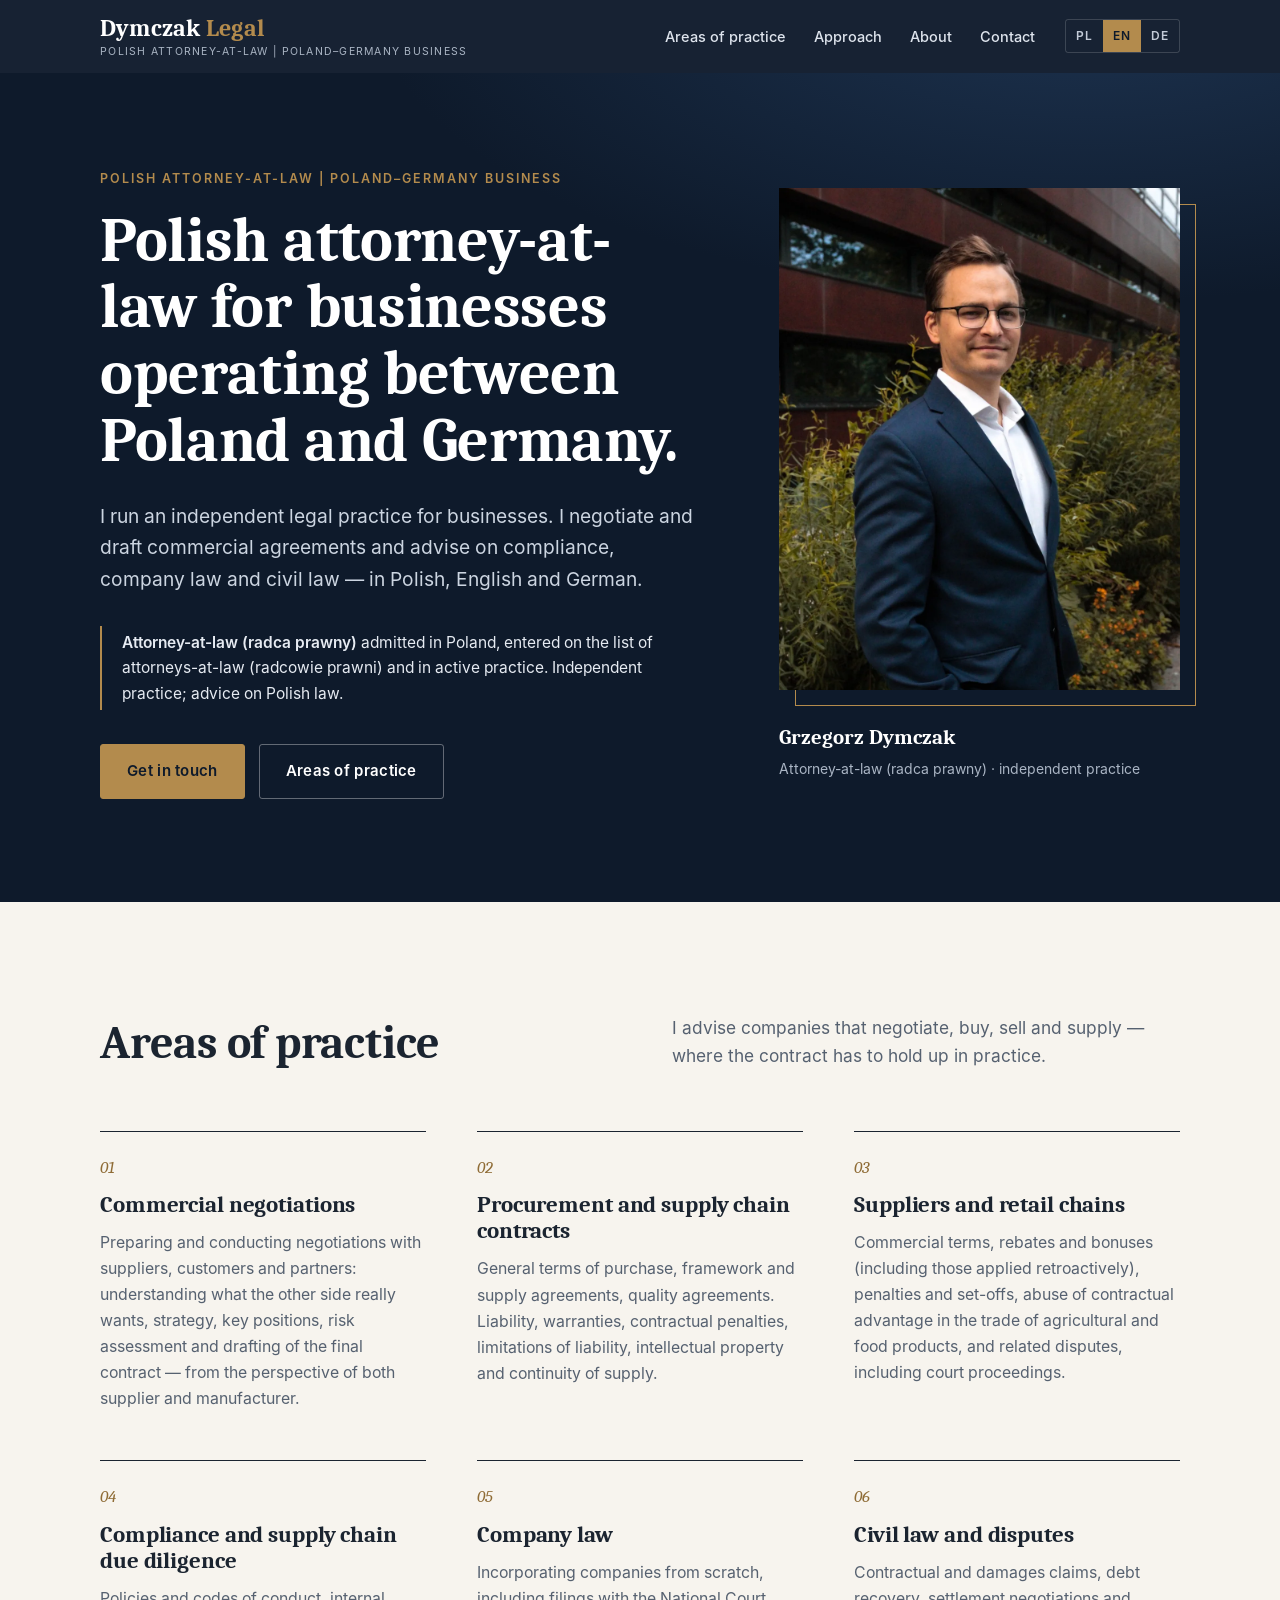
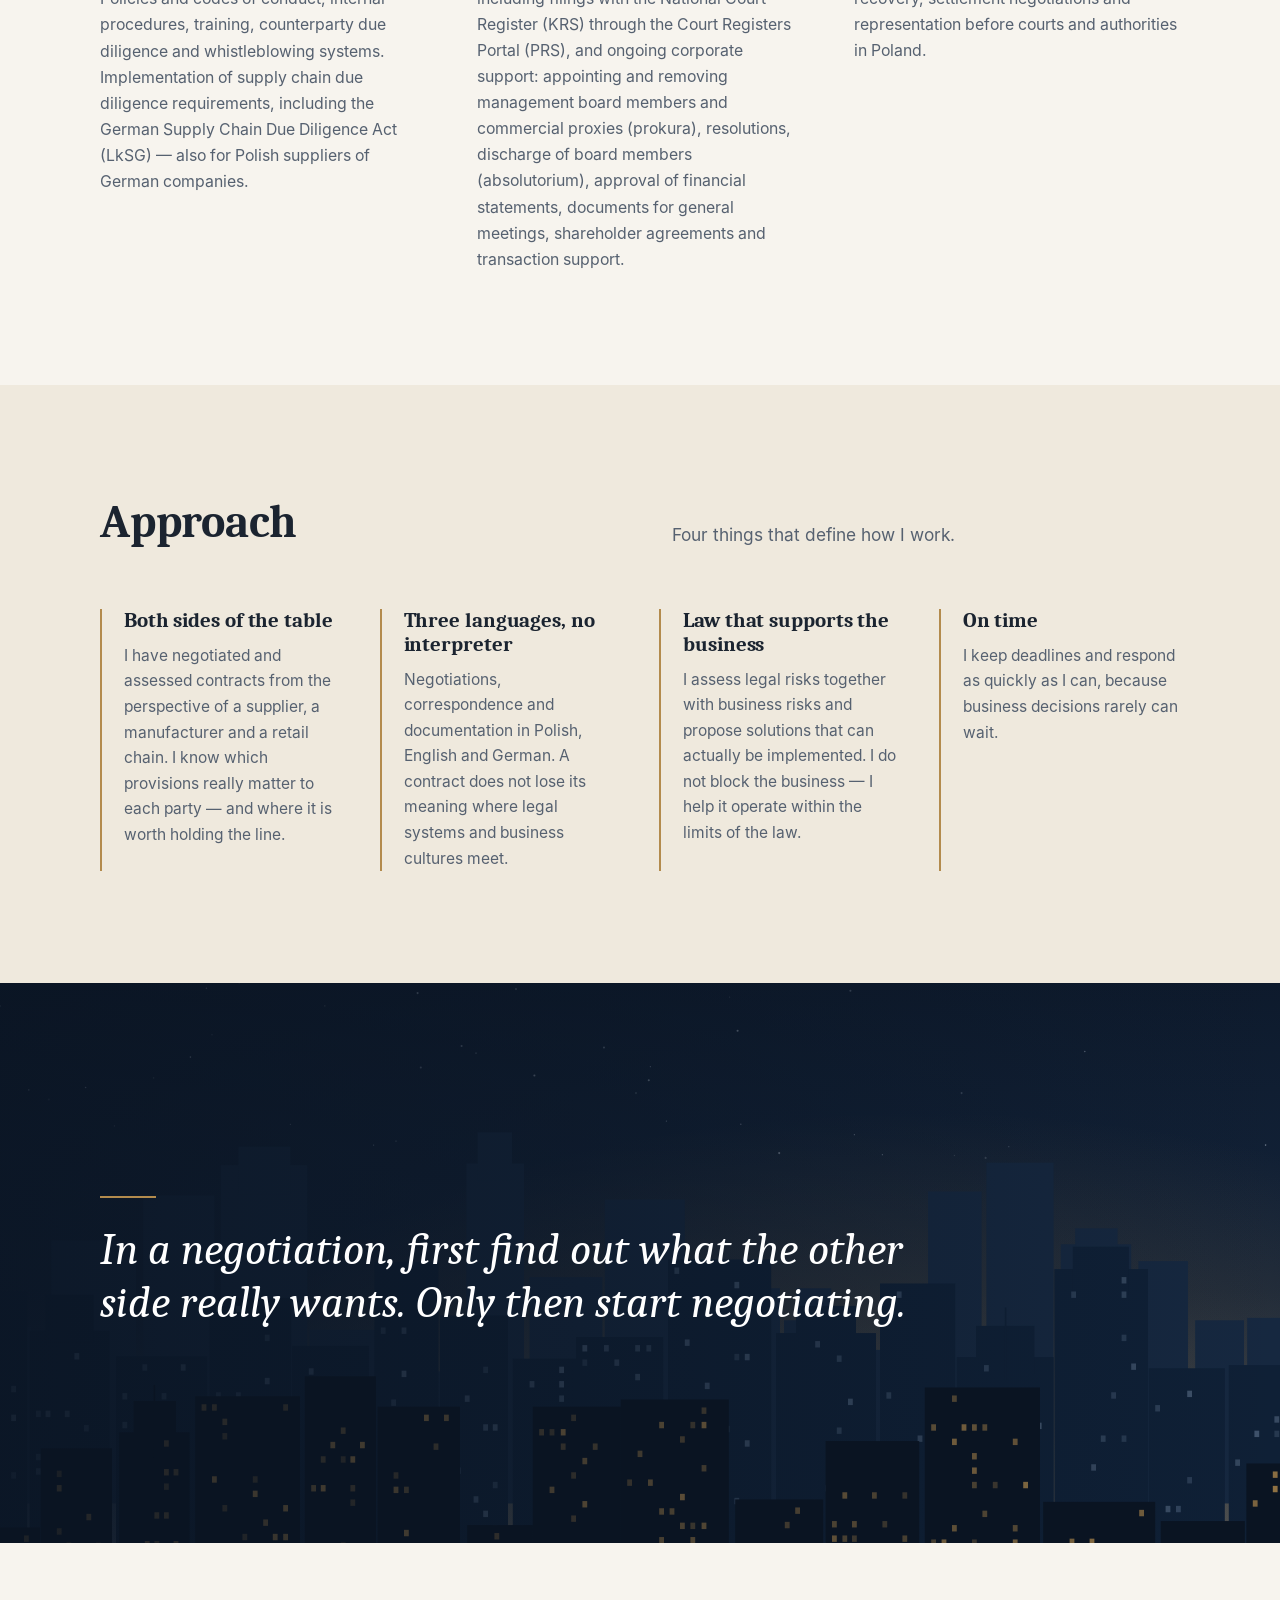
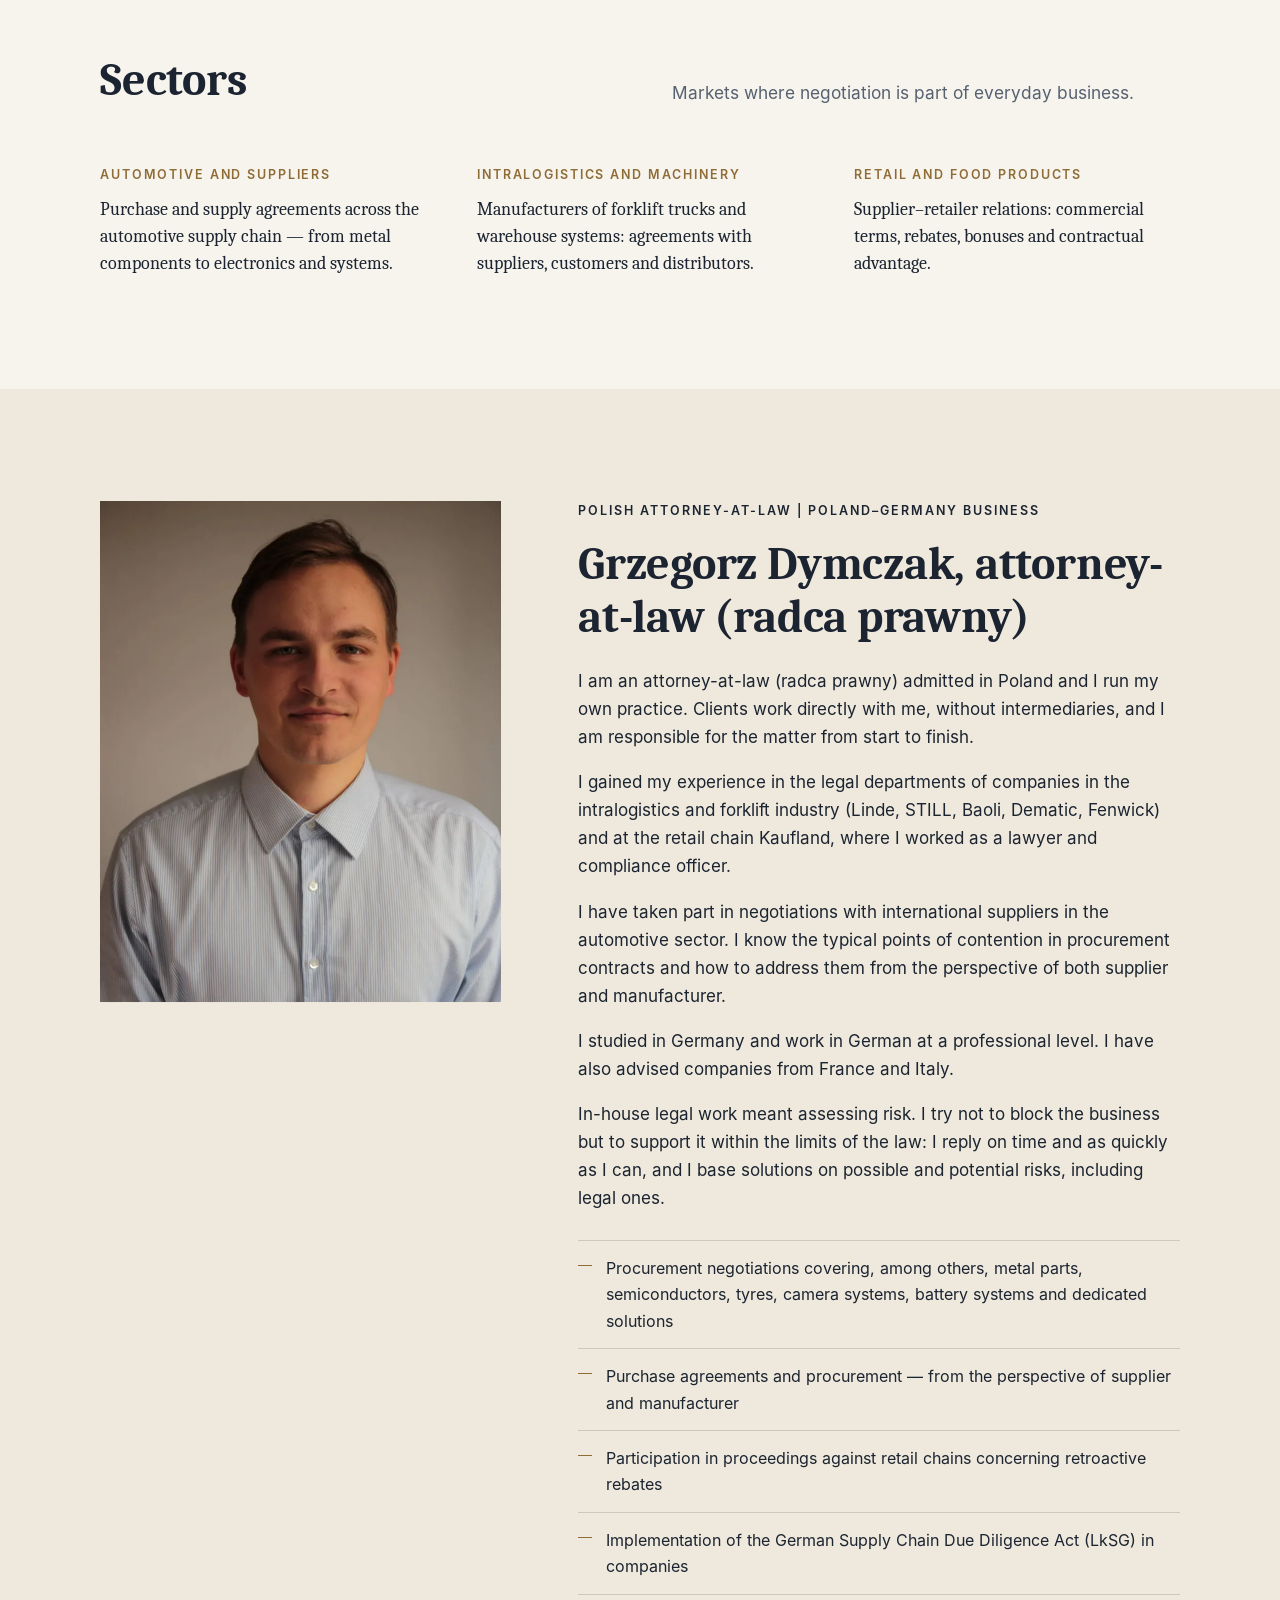
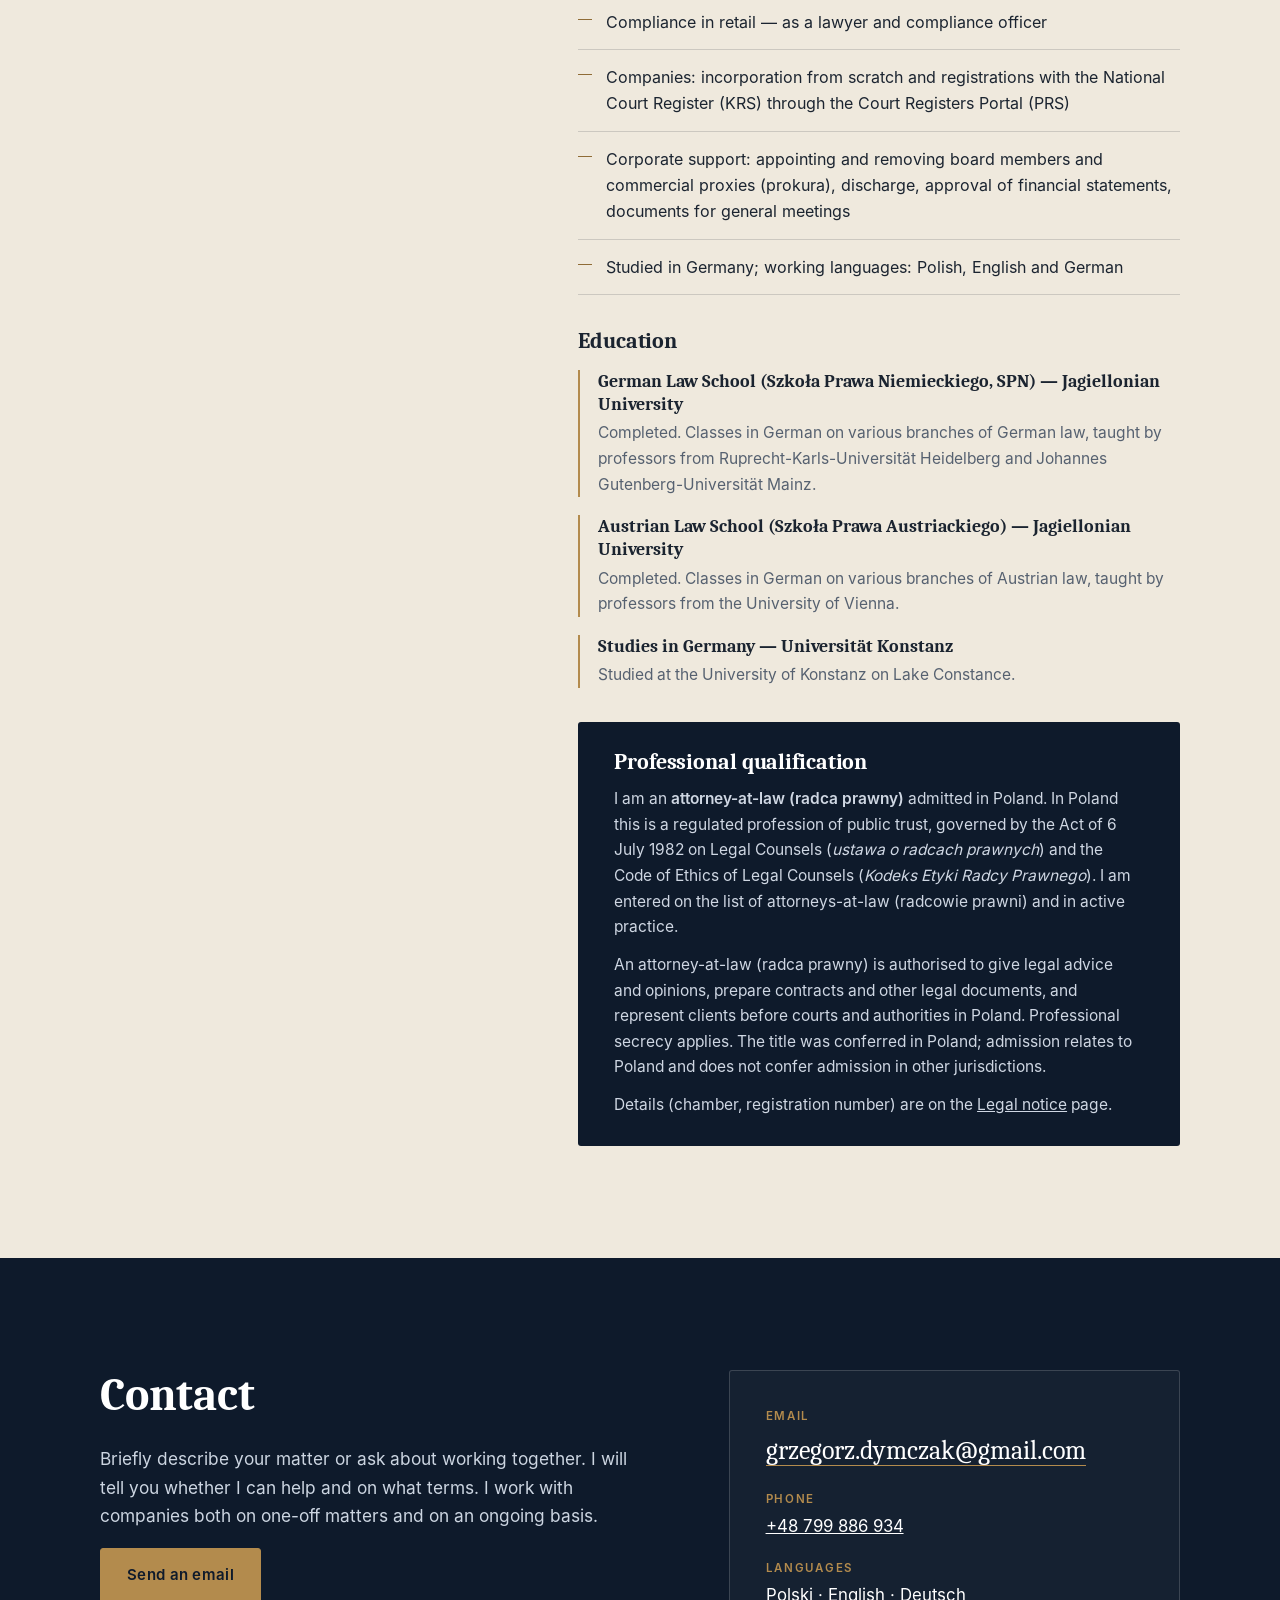
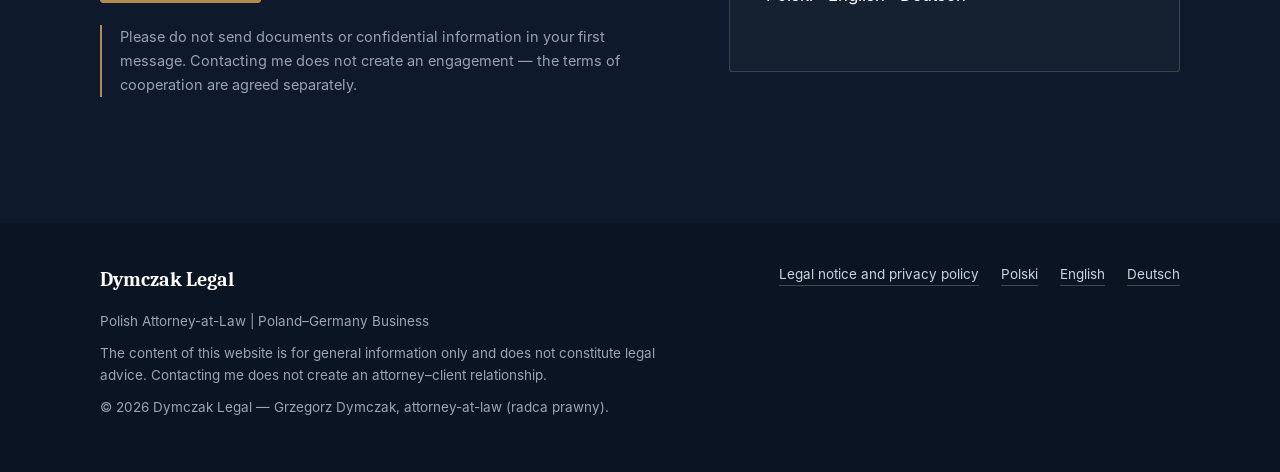
==== commit e5ccd24d: "Add files via upload" ====
--- a/index.html
+++ b/index.html
@@ -4,137 +4,43 @@
 <meta charset="utf-8">
 <meta name="viewport" content="width=device-width, initial-scale=1">
 <title>Dymczak Legal — Attorney-at-Law (radca prawny) | Poland–Germany Business</title>
-<meta name="description" content="Grzegorz Dymczak, attorney-at-law (radca prawny) admitted in Poland, in independent practice. Business negotiations, procurement and supply agreements, compliance, company law and civil law. Services in Polish, English and German.">
-<link rel="canonical" href="https://dymczaklegal.com/en/">
+<meta name="description" content="Dymczak Legal — radca prawny / attorney-at-law / Rechtsanwalt in Polen. PL · EN · DE.">
+<link rel="canonical" href="https://dymczaklegal.com/">
 <link rel="alternate" hreflang="pl" href="https://dymczaklegal.com/pl/">
 <link rel="alternate" hreflang="en" href="https://dymczaklegal.com/en/">
 <link rel="alternate" hreflang="de" href="https://dymczaklegal.com/de/">
 <link rel="alternate" hreflang="x-default" href="https://dymczaklegal.com/">
 <meta name="theme-color" content="#0e1a2b">
-<meta property="og:type" content="website">
-<meta property="og:site_name" content="Dymczak Legal">
-<meta property="og:title" content="Dymczak Legal — Attorney-at-Law (radca prawny) | Poland–Germany Business">
-<meta property="og:description" content="Grzegorz Dymczak, attorney-at-law (radca prawny) admitted in Poland, in independent practice. Business negotiations, procurement and supply agreements, compliance, company law and civil law. Services in Polish, English and German.">
-<meta property="og:url" content="https://dymczaklegal.com/en/">
-<meta property="og:locale" content="en_GB">
-<meta property="og:image" content="https://dymczaklegal.com/assets/img/og.jpg">
-<meta name="twitter:card" content="summary_large_image">
 <link rel="icon" href="/favicon.ico" sizes="48x48">
 <link rel="icon" href="/favicon.svg" type="image/svg+xml">
 <link rel="icon" href="/assets/img/icon-192.png" type="image/png" sizes="192x192">
 <link rel="apple-touch-icon" href="/assets/img/apple-touch-icon.png">
-<link rel="stylesheet" href="../assets/css/style.css">
-<script type="application/ld+json">{"@context": "https://schema.org", "@type": "ProfessionalService", "name": "Dymczak Legal", "url": "https://dymczaklegal.com/en/", "description": "Grzegorz Dymczak, attorney-at-law (radca prawny) admitted in Poland, in independent practice. Business negotiations, procurement and supply agreements, compliance, company law and civil law. Services in Polish, English and German.", "knowsLanguage": ["pl", "en", "de"], "areaServed": ["PL", "DE"], "founder": {"@type": "Person", "name": "Grzegorz Dymczak", "jobTitle": "Attorney-at-law (radca prawny)", "knowsLanguage": ["pl", "en", "de"]}, "image": "https://dymczaklegal.com/assets/img/og.jpg"}</script>
+<link rel="stylesheet" href="assets/css/style.css">
+<style>
+ body{background:#0e1a2b;color:#fff;min-height:100vh;display:grid;place-items:center;text-align:center}
+ .pick{padding:40px 20px}
+ .pick h1{font-size:clamp(2.2rem,6vw,3.6rem);margin-bottom:6px}
+ .pick h1 span{color:#b38b4d}
+ .pick p{color:#aab5c4;letter-spacing:.12em;text-transform:uppercase;font-size:12.5px;margin-bottom:34px}
+ .pick nav{display:flex;gap:14px;justify-content:center;flex-wrap:wrap}
+</style>
 </head>
 <body>
-<a class="skip" href="#main">Skip to content</a>
-<header class="site-header">
- <div class="wrap header-inner">
-  <a class="brand" href="./" aria-label="Dymczak Legal">
-   <span class="brand__name">Dymczak <span>Legal</span></span>
-   <span class="brand__sub">Polish Attorney-at-Law | Poland–Germany Business</span>
-  </a>
-  <button class="menu-btn" type="button" aria-expanded="false" aria-controls="site-nav">Menu</button>
-  <nav class="nav" id="site-nav" aria-label="Menu">
-   <ul class="nav__list"><li><a href="#services">Areas of practice</a></li><li><a href="#approach">Approach</a></li><li><a href="#about">About</a></li><li><a href="#contact">Contact</a></li></ul>
-   <div class="lang" role="group" aria-label="Language"><a href="../pl/" hreflang="pl" lang="pl">PL</a><a href="../en/" hreflang="en" lang="en" aria-current="true">EN</a><a href="../de/" hreflang="de" lang="de">DE</a></div>
-  </nav>
- </div>
-</header>
-<main id="main">
-
-<section class="hero">
- <div class="wrap hero__grid">
-  <div>
-   <p class="eyebrow">Polish Attorney-at-Law | Poland–Germany Business</p>
-   <h1>Polish attorney-at-law for businesses operating between Poland and Germany.</h1>
-   <p class="hero__lead">I run an independent legal practice for businesses. I negotiate and draft commercial agreements and advise on compliance, company law and civil law — in Polish, English and German.</p>
-   <p class="hero__cred"><strong>Attorney-at-law (radca prawny)</strong> admitted in Poland, entered on the list of attorneys-at-law (radcowie prawni) and in active practice. Independent practice; advice on Polish law.</p>
-   <div class="hero__cta">
-    <a class="btn btn--primary" href="#contact">Get in touch</a>
-    <a class="btn btn--ghost" href="#services">Areas of practice</a>
-   </div>
-  </div>
-  <figure class="portrait">
-   <div class="portrait__img"><img src="../assets/img/portrait-suit.webp" width="1000" height="1500" alt="Grzegorz Dymczak, attorney-at-law, in a navy suit" fetchpriority="high"></div>
-   <figcaption><strong>Grzegorz Dymczak</strong>Attorney-at-law (radca prawny) · independent practice</figcaption>
-  </figure>
- </div>
-</section>
-
-<section class="section" id="services">
- <div class="wrap">
-  <div class="section__head"><h2>Areas of practice</h2><p>I advise companies that negotiate, buy, sell and supply — where the contract has to hold up in practice.</p></div>
-  <div class="services"><article class="service"><span class="service__n">01</span><h3>Commercial negotiations</h3><p>Preparing and conducting negotiations with suppliers, customers and partners: understanding what the other side really wants, strategy, key positions, risk assessment and drafting of the final contract — from the perspective of both supplier and manufacturer.</p></article><article class="service"><span class="service__n">02</span><h3>Procurement and supply chain contracts</h3><p>General terms of purchase, framework and supply agreements, quality agreements. Liability, warranties, contractual penalties, limitations of liability, intellectual property and continuity of supply.</p></article><article class="service"><span class="service__n">03</span><h3>Suppliers and retail chains</h3><p>Commercial terms, rebates and bonuses (including those applied retroactively), penalties and set-offs, abuse of contractual advantage in the trade of agricultural and food products, and related disputes, including court proceedings.</p></article><article class="service"><span class="service__n">04</span><h3>Compliance and supply chain due diligence</h3><p>Policies and codes of conduct, internal procedures, training, counterparty due diligence and whistleblowing systems. Implementation of supply chain due diligence requirements, including the German Supply Chain Due Diligence Act (LkSG) — also for Polish suppliers of German companies.</p></article><article class="service"><span class="service__n">05</span><h3>Company law</h3><p>Incorporating companies from scratch, including filings with the National Court Register (KRS) through the Court Registers Portal (PRS), and ongoing corporate support: appointing and removing management board members and commercial proxies (prokura), resolutions, discharge of board members (absolutorium), approval of financial statements, documents for general meetings, shareholder agreements and transaction support.</p></article><article class="service"><span class="service__n">06</span><h3>Civil law and disputes</h3><p>Contractual and damages claims, debt recovery, settlement negotiations and representation before courts and authorities in Poland.</p></article></div>
- </div>
-</section>
-
-<section class="section section--alt" id="approach">
- <div class="wrap">
-  <div class="section__head"><h2>Approach</h2><p>Four things that define how I work.</p></div>
-  <div class="pillars"><div class="pillar"><h3>Both sides of the table</h3><p>I have negotiated and assessed contracts from the perspective of a supplier, a manufacturer and a retail chain. I know which provisions really matter to each party — and where it is worth holding the line.</p></div><div class="pillar"><h3>Three languages, no interpreter</h3><p>Negotiations, correspondence and documentation in Polish, English and German. A contract does not lose its meaning where legal systems and business cultures meet.</p></div><div class="pillar"><h3>Law that supports the business</h3><p>I assess legal risks together with business risks and propose solutions that can actually be implemented. I do not block the business — I help it operate within the limits of the law.</p></div><div class="pillar"><h3>On time</h3><p>I keep deadlines and respond as quickly as I can, because business decisions rarely can wait.</p></div></div>
- </div>
-</section>
-
-<section class="band" aria-label="In a negotiation, first find out what the other side really wants. Only then start negotiating.">
- <img class="band__img" src="../assets/img/skyline.svg" width="1600" height="900" alt="Stylised illustration of a city skyline at dusk" loading="lazy">
- <div class="wrap"><blockquote>In a negotiation, first find out what the other side really wants. Only then start negotiating.</blockquote></div>
-</section>
-
-<section class="section">
- <div class="wrap">
-  <div class="section__head"><h2>Sectors</h2><p>Markets where negotiation is part of everyday business.</p></div>
-  <div class="industries"><div class="industry"><h3>Automotive and suppliers</h3><p>Purchase and supply agreements across the automotive supply chain — from metal components to electronics and systems.</p></div><div class="industry"><h3>Intralogistics and machinery</h3><p>Manufacturers of forklift trucks and warehouse systems: agreements with suppliers, customers and distributors.</p></div><div class="industry"><h3>Retail and food products</h3><p>Supplier–retailer relations: commercial terms, rebates, bonuses and contractual advantage.</p></div></div>
- </div>
-</section>
-
-<section class="section section--alt" id="about">
- <div class="wrap about">
-  <figure class="about__photo"><img src="../assets/img/portrait-shirt.webp" width="800" height="1200" alt="Grzegorz Dymczak — portrait" loading="lazy"></figure>
-  <div>
-   <p class="eyebrow eyebrow--dark">Polish Attorney-at-Law | Poland–Germany Business</p>
-   <h2>Grzegorz Dymczak, attorney-at-law (radca prawny)</h2>
-   <p>I am an attorney-at-law (radca prawny) admitted in Poland and I run my own practice. Clients work directly with me, without intermediaries, and I am responsible for the matter from start to finish.</p><p>I gained my experience in the legal departments of companies in the intralogistics and forklift industry (Linde, STILL, Baoli, Dematic, Fenwick) and at the retail chain Kaufland, where I worked as a lawyer and compliance officer.</p><p>I have taken part in negotiations with international suppliers in the automotive sector. I know the typical points of contention in procurement contracts and how to address them from the perspective of both supplier and manufacturer.</p><p>I studied in Germany and work in German at a professional level. I have also advised companies from France and Italy.</p><p>In-house legal work meant assessing risk. I try not to block the business but to support it within the limits of the law: I reply on time and as quickly as I can, and I base solutions on possible and potential risks, including legal ones.</p>
-   <ul class="highlights"><li>Procurement negotiations covering, among others, metal parts, semiconductors, tyres, camera systems, battery systems and dedicated solutions</li><li>Purchase agreements and procurement — from the perspective of supplier and manufacturer</li><li>Participation in proceedings against retail chains concerning retroactive rebates</li><li>Implementation of the German Supply Chain Due Diligence Act (LkSG) in companies</li><li>Compliance in retail — as a lawyer and compliance officer</li><li>Companies: incorporation from scratch and registrations with the National Court Register (KRS) through the Court Registers Portal (PRS)</li><li>Corporate support: appointing and removing board members and commercial proxies (prokura), discharge, approval of financial statements, documents for general meetings</li><li>Studied in Germany; working languages: Polish, English and German</li></ul>
-   <div class="quals"><h3>Professional qualification</h3><p>I am an <strong>attorney-at-law (radca prawny)</strong> admitted in Poland. In Poland this is a regulated profession of public trust, governed by the Act of 6 July 1982 on Legal Counsels (<em>ustawa o radcach prawnych</em>) and the Code of Ethics of Legal Counsels (<em>Kodeks Etyki Radcy Prawnego</em>). I am entered on the list of attorneys-at-law (radcowie prawni) and in active practice.</p><p>An attorney-at-law (radca prawny) is authorised to give legal advice and opinions, prepare contracts and other legal documents, and represent clients before courts and authorities in Poland. Professional secrecy applies. The title was conferred in Poland; admission relates to Poland and does not confer admission in other jurisdictions.</p><p>Details (chamber, registration number) are on the <a href="legal-notice.html">Legal notice</a> page.</p></div>
-  </div>
- </div>
-</section>
-
-<section class="section contact" id="contact">
- <div class="wrap contact__grid">
-  <div>
-   <h2>Contact</h2>
-   <p class="contact__text">Briefly describe your matter or ask about working together. I will tell you whether I can help and on what terms. I work with companies both on one-off matters and on an ongoing basis.</p>
-   <p><a class="btn btn--primary" href="mailto:grzegorz.dymczak@gmail.com?subject=Enquiry%20—%20Dymczak%20Legal">Send an email</a></p>
-   <p class="contact__note">Please do not send documents or confidential information in your first message. Contacting me does not create an engagement — the terms of cooperation are agreed separately.</p>
-  </div>
-  <div class="card">
-   <dl>
-    <dt>Email</dt><dd><a class="mail" href="mailto:grzegorz.dymczak@gmail.com">grzegorz.dymczak@gmail.com</a></dd>
-    <dt>Phone</dt><dd><a href="tel:+48799886934">+48 799 886 934</a></dd>
-    <dt>Languages</dt><dd>Polski · English · Deutsch</dd>
-    
-   </dl>
-  </div>
- </div>
-</section>
-
+<main class="pick">
+ <h1>Dymczak <span>Legal</span></h1>
+ <p>Polish Attorney-at-Law | Poland–Germany Business</p>
+ <nav aria-label="Language">
+  <a class="btn btn--primary" href="pl/" hreflang="pl" lang="pl">Polski</a>
+  <a class="btn btn--ghost" href="en/" hreflang="en" lang="en">English</a>
+  <a class="btn btn--ghost" href="de/" hreflang="de" lang="de">Deutsch</a>
+ </nav>
 </main>
-<footer class="site-footer">
- <div class="wrap footer-grid">
-  <div>
-   <p class="footer-brand">Dymczak Legal</p>
-   <p>Polish Attorney-at-Law | Poland–Germany Business</p>
-   <p>The content of this website is for general information only and does not constitute legal advice. Contacting me does not create an attorney–client relationship.</p>
-   <p>© 2026 Dymczak Legal — Grzegorz Dymczak, attorney-at-law (radca prawny).</p>
-  </div>
-  <div class="footer-links">
-   <a href="legal-notice.html">Legal notice and privacy policy</a>
-   <a href="../pl/" hreflang="pl" lang="pl">Polski</a><a href="../en/" hreflang="en" lang="en">English</a><a href="../de/" hreflang="de" lang="de">Deutsch</a>
-  </div>
- </div>
-</footer>
-<script src="../assets/js/main.js" defer></script>
+<script>
+ (function () {
+  var l = ((navigator.languages && navigator.languages[0]) || navigator.language || 'en').toLowerCase();
+  var t = l.indexOf('pl') === 0 ? 'pl/' : l.indexOf('de') === 0 ? 'de/' : 'en/';
+  location.replace(t);
+ })();
+</script>
 </body>
 </html>
--- a/assets/css/style.css
+++ b/assets/css/style.css
@@ -126,6 +126,14 @@
 .quals p { color: #cfd7e3; font-size: 15.5px; margin-bottom: .8em; }
 .quals p:last-child { margin-bottom: 0; }
 
+/* ---------- Education ---------- */
+.edu { margin: 34px 0; }
+.edu h3 { font-size: 1.35rem; margin-bottom: 16px; }
+.edu li { padding-left: 18px; border-left: 2px solid var(--brass); margin-bottom: 18px; }
+.edu li:last-child { margin-bottom: 0; }
+.edu strong { display: block; font-family: var(--serif); font-size: 1.12rem; line-height: 1.3; margin-bottom: 4px; }
+.edu span { display: block; color: var(--muted); font-size: 15.5px; }
+
 /* ---------- Contact ---------- */
 .contact { background: var(--navy); color: #fff; }
 .contact__grid { display: grid; grid-template-columns: 1.1fr .9fr; gap: clamp(32px, 6vw, 88px); align-items: start; }
